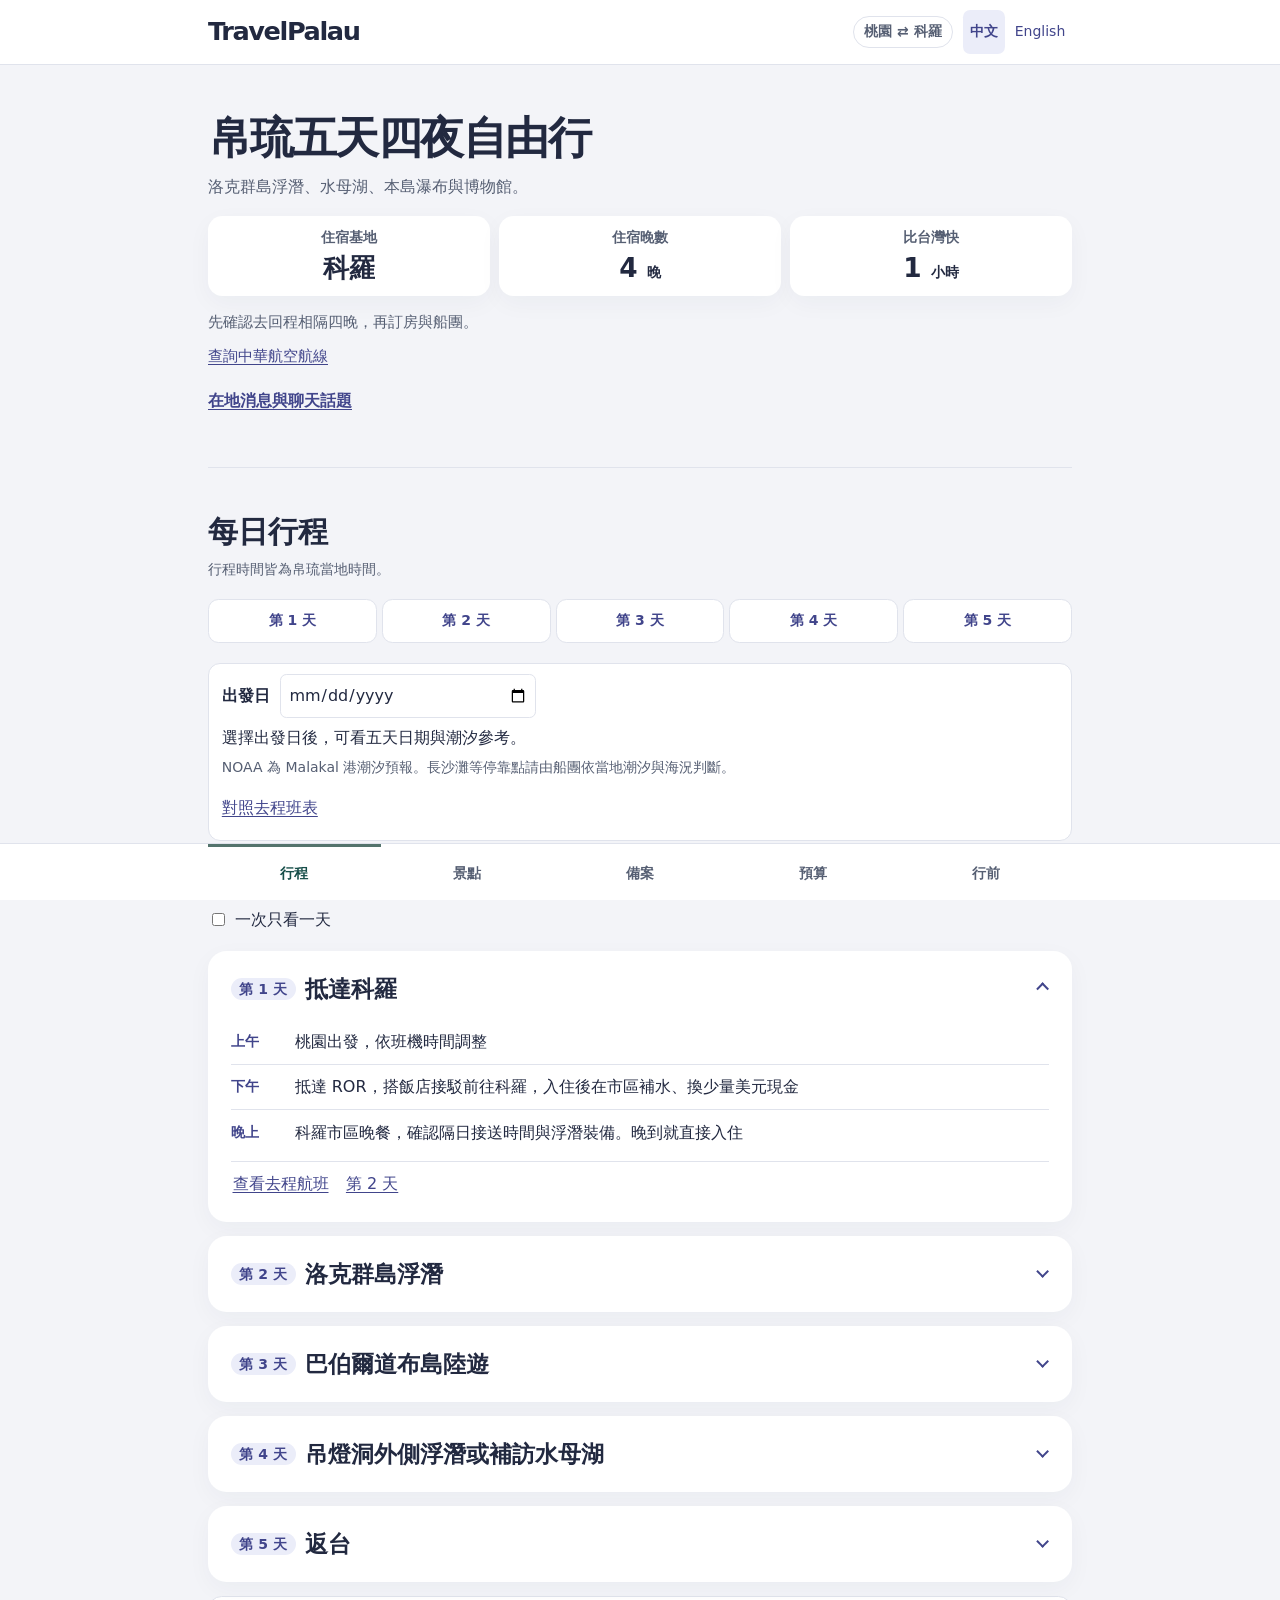
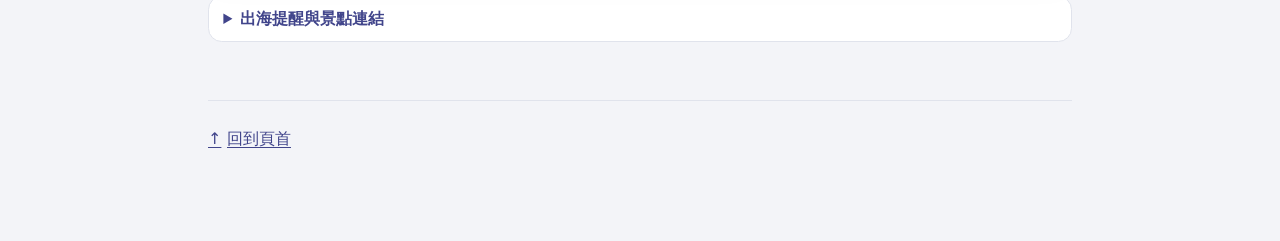
==== index.html @ e4a72ded "Clarify Palau connectivity and cash expectations" ====
<!doctype html>
<html lang="zh-Hant">
<head>
<meta charset="utf-8">
<meta name="viewport" content="width=device-width, initial-scale=1, viewport-fit=cover">
<meta name="description" content="帛琉五天四夜自由行，包含科羅、洛克群島浮潛、瀑布和紅樹林，以及預算和入境準備。">
<title>帛琉五天四夜自由行</title>
<link rel="canonical" href="https://nibbles724bot.github.io/TravelPalau/index.html">
<link rel="alternate" hreflang="zh-Hant" href="https://nibbles724bot.github.io/TravelPalau/index.html">
<link rel="alternate" hreflang="en" href="https://nibbles724bot.github.io/TravelPalau/en.html">
<link rel="alternate" hreflang="x-default" href="https://nibbles724bot.github.io/TravelPalau/">
<meta property="og:title" content="帛琉五天四夜自由行">
<meta property="og:description" content="帛琉五天四夜自由行，包含科羅、洛克群島浮潛、瀑布和紅樹林，以及預算和入境準備。">
<meta property="og:locale" content="zh_TW">
<meta property="og:url" content="https://nibbles724bot.github.io/TravelPalau/index.html">
<meta property="og:type" content="website">
<meta property="og:image" content="https://nibbles724bot.github.io/TravelPalau/assets/palau-preview.jpg">
<meta property="og:image:width" content="1200">
<meta property="og:image:height" content="630">
<meta property="og:image:alt" content="帛琉洛克群島空拍">
<meta name="twitter:card" content="summary_large_image">
<meta name="theme-color" content="#f3f4f8">
<script src="language.js?v=travel-access"></script>
<link rel="stylesheet" href="styles.css?v=trip-mobile">
<script src="navigation.js?v=trip-mobile" defer></script>
</head>
<body id="top">
<a class="skip" href="#main-content">跳到目前內容</a>
<header class="site-header">
  <div class="wrap">
    <div class="masthead">
      <a class="brand" href="#top">TravelPalau</a>
      <div class="header-tools"><span class="route">桃園 ⇄ 科羅</span>
        <nav class="language-switch" aria-label="網站語言">
          <a href="index.html" lang="zh-Hant" hreflang="zh-Hant" aria-current="page">中文</a>
          <a href="en.html" lang="en" hreflang="en">English</a>
        </nav>
      </div>
    </div>
  </div>
</header>
<main class="wrap" id="main-content" tabindex="-1">
  <section class="overview" aria-labelledby="trip-title">
    <h1 id="trip-title">帛琉五天四夜自由行</h1>
    <p class="intro">洛克群島浮潛、水母湖、本島瀑布與博物館。</p>
    <dl class="trip-facts">
      <div><dt>住宿基地</dt><dd>科羅</dd></div>
      <div><dt>住宿晚數</dt><dd>4 <small>晚</small></dd></div>
      <div><dt>比台灣快</dt><dd>1 <small>小時</small></dd></div>
    </dl>
    <p class="flight-note">先確認去回程相隔四晚，再訂房與船團。 <a href="https://flights.china-airlines.com/en-tw/flights-from-taipei-to-koror-palau">查詢中華航空航線</a></p>
    <a class="community-shortcut" href="#community-news">在地消息與聊天話題</a>
  </section>
<section id="itinerary" aria-labelledby="itinerary-title">
<h2 id="itinerary-title">每日行程</h2>
<p class="itinerary-time">行程時間皆為帛琉當地時間。</p>
<nav class="jump" aria-label="按天前往"><a href="#day-1">第 1 天</a><a href="#day-2">第 2 天</a><a href="#day-3">第 3 天</a><a href="#day-4">第 4 天</a><a href="#day-5">第 5 天</a></nav>
<div class="departure-plan" hidden>
  <label for="departure-date">出發日</label>
  <input id="departure-date" type="date" autocomplete="off" min="2000-01-01" max="2099-12-27" aria-describedby="departure-status">
  <p id="departure-status" role="status"></p>
  <button type="button" id="clear-departure" hidden>清除出發日</button>
  <small class="tide-disclaimer">NOAA 為 Malakal 港潮汐預報。長沙灘等停靠點請由船團依當地潮汐與海況判斷。</small>
  <a href="#direct-flights">對照去程班表</a>
</div>
<div class="itinerary-controls" hidden>
  <div class="schedule-actions" role="group" aria-label="每日行程展開控制" hidden>
    <button type="button" data-schedule-open="true" aria-controls="day-list">展開五天</button>
    <button type="button" data-schedule-open="false" aria-controls="day-list">收起五天</button>
  </div>
  <label><input type="checkbox" id="single-day" autocomplete="off" aria-controls="day-list" aria-describedby="day-view-status"> 一次只看一天</label>
  <output id="day-view-status" aria-live="polite"></output>
</div>
<div class="days" id="day-list"><article id="day-1" aria-labelledby="day-1-label day-1-title">
<details class="day-schedule" open><summary class="day-heading"><h3><span class="day" id="day-1-label">第 1 天</span><span id="day-1-title">抵達科羅</span><time class="day-date" data-day-offset="0" hidden></time></h3></summary>
<dl><div><dt>上午</dt><dd>桃園出發，依班機時間調整</dd></div><div><dt>下午</dt><dd>抵達 ROR，搭飯店接駁前往科羅，入住後在市區補水、換少量美元現金</dd></div><div><dt>晚上</dt><dd>科羅市區晚餐，確認隔日接送時間與浮潛裝備。晚到就直接入住</dd></div></dl>
<nav class="day-actions" aria-label="第 1 天相關連結"><a href="#direct-flights">查看去程航班</a><a href="#day-2">第 2 天</a></nav>
</details>
</article>
<article id="day-2" aria-labelledby="day-2-label day-2-title">
<details class="day-schedule"><summary class="day-heading"><h3><span class="day" id="day-2-label">第 2 天</span><span id="day-2-title">洛克群島浮潛</span><time class="day-date" data-day-offset="1" hidden></time></h3></summary>
<dl><div><dt>上午</dt><dd>約 <time datetime="08:00">08:00</time>–<time datetime="09:00">09:00</time> 由科羅出發，搭快艇進洛克群島南潟湖。優先停靠黃金水母湖（Ongeim’l Tketau）。出發前向船團確認是否封閉，並取得含水母湖的許可，再依時間與海況安排牛奶湖和一處適合初學者的淺礁</dd></div><div><dt>下午</dt><dd>午餐後依潮汐安排長沙灘或第二處浮潛點，約 <time datetime="16:00">16:00</time>–<time datetime="17:00">17:00</time> 回科羅</dd></div><div><dt>晚上</dt><dd>市區晚餐，休息</dd></div></dl>
<nav class="day-actions" aria-label="第 2 天相關連結"><a href="#jellyfish-lake">水母湖景點</a><a data-tide-day="2" href="https://tidesandcurrents.noaa.gov/noaatidepredictions.html?id=1841367">潮汐參考</a><a href="#sights-map">景點地圖</a><a href="#day-1">第 1 天</a><a href="#alternatives">出海備案</a><a href="#day-3">第 3 天</a></nav>
</details>
</article>
<article id="day-3" aria-labelledby="day-3-label day-3-title">
<details class="day-schedule"><summary class="day-heading"><h3><span class="day" id="day-3-label">第 3 天</span><span id="day-3-title">巴伯爾道布島陸遊</span><time class="day-date" data-day-offset="2" hidden></time></h3></summary>
<dl><div><dt>上午</dt><dd>約 <time datetime="09:00">09:00</time> 包車出發，前往恩加德馬烏瀑布（Ngardmau Waterfall），預留約 2–3 小時步行、休息與折返</dd></div><div><dt>下午</dt><dd>午餐後回科羅自由活動。若瀑布步道因大雨關閉，可改逛科羅博物館。</dd></div><div><dt>晚上</dt><dd>市區晚餐，確認隔日風浪與出團狀態</dd></div></dl>
<nav class="day-actions" aria-label="第 3 天相關連結"><a href="#sights-day-3">第 3 天景點說明</a><a href="#day-2">第 2 天</a><a href="#day-4">第 4 天</a></nav>
</details>
</article>
<article id="day-4" aria-labelledby="day-4-label day-4-title">
<details class="day-schedule"><summary class="day-heading"><h3><span class="day" id="day-4-label">第 4 天</span><span id="day-4-title">吊燈洞外側浮潛或補訪水母湖</span><time class="day-date" data-day-offset="3" hidden></time></h3></summary>
<dl><div><dt>上午</dt><dd>若第 2 天沒去成水母湖，優先補訪，出發前向船團確認是否封閉。已去過的話，請業者評估吊燈洞洞口外側是否適合浮潛；只在導遊確認的開放水域活動。</dd></div><div><dt>下午</dt><dd>有空就到 Etpison Museum 看傳統舟具、錢幣與木雕。若水母湖補訪占全天，博物館改到第 1 或第 5 天的空檔。</dd></div><div><dt>晚上</dt><dd>整理行李，確認隔日機場接送</dd></div></dl>
<nav class="day-actions" aria-label="第 4 天相關連結"><a data-tide-day="4" href="https://tidesandcurrents.noaa.gov/noaatidepredictions.html?id=1841367">潮汐參考</a><a href="#sights-day-4">第 4 天景點說明</a><a href="#day-3">第 3 天</a><a href="#packing">行李清單</a><a href="#day-5">第 5 天</a></nav>
</details>
</article>
<article id="day-5" aria-labelledby="day-5-label day-5-title">
<details class="day-schedule"><summary class="day-heading"><h3><span class="day" id="day-5-label">第 5 天</span><span id="day-5-title">返台</span><time class="day-date" data-day-offset="4" hidden></time></h3></summary>
<dl><div><dt>上午</dt><dd>退房，依航班寄放行李。晚班機可安排 Belau National Museum 或市區午餐</dd></div><div><dt>下午</dt><dd>依航班出發，規劃起飛前約 3 小時抵達機場</dd></div><div><dt>晚上</dt><dd>依實際航班抵達桃園</dd></div></dl>
<nav class="day-actions" aria-label="第 5 天相關連結"><a href="#day-4">第 4 天</a></nav>
</details>
</article>
</div><details class="trip-map itinerary-notes"><summary>出海提醒與景點連結</summary><p>出海時間為規劃用。長沙灘能否登陸取決於潮汐。獨木舟可詢問是否有半日行程、最低成團人數及救生衣尺寸。館方營業日與售票時間建議出發前確認。 <a href="https://pristineparadisepalau.com/knowledge-base/?kbai_article_slug=what-to-know-before-visiting-palaus-rock-islands">洛克群島旅客指南</a> · <a href="https://www.paddlingpalau.net/day-tours.html">獨木舟業者</a> · <a href="https://www.etpisonmuseum.org/">Etpison Museum</a> · <a href="https://palaunationalmuseum.pw/">Belau National Museum</a></p></details></section>
<section id="sights" aria-labelledby="sights-title">
<h2 id="sights-title">景點導覽</h2>
<nav class="booking-links sights-links" aria-label="景點快速跳轉"><a href="#sights-map">地圖</a><a href="#community-news">在地消息</a><a href="#sights-day-3">第 3 天</a><a href="#sights-day-4">第 4 天</a><a href="#top-sights">十大景點</a></nav>
<details class="trip-map" id="sights-map">
  <summary>帛琉景點地圖</summary>
  <figure>
    <a href="palau-map.png" target="_blank" rel="noopener" aria-label="在新分頁開啟帛琉景點原圖">
      <img src="palau-map.png" loading="lazy" width="696" height="804" alt="帛琉景點示意圖。北島在北側，科羅與機場位於中部，洛克群島及浮潛點在科羅西南方，貝里琉與安格島在南端。">
    </a>
    <figcaption>點選圖片，在新分頁開啟原圖放大查看。</figcaption>
  </figure>
</details>

<details class="trip-map community-guide" id="community-news">
  <summary>風土民情與近期消息</summary>
  <p class="community-intro">2026 年 11 月的在地消息，附拜訪時可用的聊天開場。</p>
  <div class="community-stories">
    <article>
      <time datetime="2026-11-17">11 月 17 日</time>
      <h3>帛琉與台灣交流傳統航海</h3>
      <p>密克羅尼西亞航海學會、帛琉社區學院與台灣海洋教育團隊簽署合作備忘錄，聚焦傳統導航教育與文化交流，合作自 12 月 1 日起生效。</p>
      <div class="conversation"><strong>聊天開場</strong><p>如果想在科羅認識傳統航海文化，你會推薦從哪裡開始？</p><p lang="en">Where would you recommend learning about traditional navigation in Koror?</p></div>
      <a href="https://islandtimes.org/a-partnership-rooted-in-shared-ocean-heritage/">Island Times</a>
    </article>
    <article>
      <time datetime="2026-11-16">11 月 16 日</time>
      <h3>Ngaraard 社區辦料理課</h3>
      <p>Peace Winds 在 Ngaraard 州政府大樓舉辦料理課，邀請大使館廚師示範，並安排友誼料理比賽。</p>
      <div class="conversation"><strong>聊天開場</strong><p>第一次來帛琉，你會推薦我先試哪一道在地料理？</p><p lang="en">What local dish would you recommend to someone visiting Palau for the first time?</p></div>
      <a href="https://pristineparadisepalau.com/events/ngaraard-cooking-class/">帛琉觀光局</a>
    </article>
    <article>
      <h3>帛琉國旗：海上的月亮</h3>
      <p>淺藍色象徵太平洋，略偏左的金色圓形代表滿月。帛琉政府還提到滿月與捕魚、種植及收穫的傳統連結。</p>
      <div class="conversation"><strong>聊天開場</strong><p lang="en">What does the moon on Palau’s flag mean to you?</p></div>
      <a href="https://www.palaugov.pw/about-palau/flag/">帛琉政府國旗介紹</a>
    </article>
  </div>
</details>
<details class="trip-map day-spot-guide" id="sights-day-3">
  <summary>第 3 天景點說明</summary>
  <div class="day-spot-list">
    <div><img class="sight-thumb" src="assets/ngardmau-waterfall.webp" width="115" height="87" alt="天使瀑布沿岩壁落下"><div class="spot-copy"><h3>恩加德馬烏瀑布（天使瀑布）</h3><p>沿森林步道走到北島瀑布。行程已預留來回健行與休息時間，大雨過後請先確認步道是否開放。</p><a href="https://pristineparadisepalau.com/beyond-the-dive/">帛琉觀光局</a> · <a href="https://www.google.com/maps/search/?api=1&amp;query=Ngardmau%20Waterfall%20Palau">Google Maps</a></div></div>
  </div>
</details>
<details class="trip-map day-spot-guide" id="sights-day-4">
  <summary>第 4 天景點說明</summary>
  <div class="day-spot-list">
    <div><figure class="spot-photo"><img src="assets/chandelier-cave.jpg" width="540" height="720" alt="吊燈洞內部的石灰岩鐘乳石"><figcaption><a href="https://commons.wikimedia.org/wiki/File:Chandelier_cave_chamber_(4590695436).jpg">Lakshmi Sawitri</a> · <a href="https://creativecommons.org/licenses/by/2.0/">CC BY 2.0</a></figcaption></figure><div class="spot-copy"><h3>吊燈洞 Chandelier Cave</h3><p>洞內是水肺潛點。這份行程只考慮由導遊確認的洞口外側開放水域浮潛；照片為洞內景觀。</p><a href="https://www.google.com/maps/search/?api=1&amp;query=Chandelier%20Cave%20Koror%20Palau">Google Maps</a> · <a href="https://www.padi.com/dive-site/palau/chandelier-cave/">PADI</a></div></div>
    <div><figure class="spot-photo"><img src="assets/etpison-museum.jpg" width="720" height="480" alt="科羅 Etpison Museum 外觀"><figcaption><a href="https://commons.wikimedia.org/wiki/File:Etpison_museum_and_gallery,_Koror,_Palau.jpg">LuxTonnerre</a> · <a href="https://creativecommons.org/licenses/by/2.0/">CC BY 2.0</a></figcaption></figure><div class="spot-copy"><h3>Etpison Museum</h3><p>可留意帛琉的傳統錢幣、帛琉與雅浦島的舟具，以及用木雕呈現在地故事的故事板。</p><a href="https://www.etpisonmuseum.org/about-us/">館藏介紹</a> · <a href="https://www.google.com/maps/search/?api=1&amp;query=Etpison%20Museum%20Koror%20Palau">Google Maps</a></div></div>
  </div>
</details>
<details class="trip-map travel-reference" id="snorkel-spots">
  <summary>浮潛看點：鯊魚城到水母湖</summary>
  <ul><li><h4>鯊魚城</h4><p>在水面觀察礁鯊。選擇不餵食或引誘野生動物的行程，與鯊魚保持距離。 <a href="https://www.google.com/maps/search/?api=1&amp;query=Shark%20City%20snorkeling%20Palau">Google Maps</a></p></li><li><h4>干貝城</h4><p>在淺水觀察大型硨磲貝與外套膜的色彩，手腳與蛙鞋都保持距離。 <a href="https://www.google.com/maps/search/?api=1&amp;query=Giant%20Clam%20City%20Palau">Google Maps</a></p></li><li><h4>大斷層</h4><p>珊瑚礁邊緣陡降入深水，沿礁可觀察熱帶魚，偶爾也會遇到海龜。請導遊依流況評估浮潛區。 <a href="https://www.google.com/maps/search/?api=1&amp;query=Big%20Drop%20Off%20Ngemelis%20Palau">Google Maps</a></p></li><li><h4>牛奶湖</h4><p>乳白藍綠的水色來自細白泥。依導遊及現場規定活動。 <a href="https://www.google.com/maps/search/?api=1&amp;query=Milky%20Way%20lagoon%20Palau">Google Maps</a></p></li><li><h4>黃金水母湖</h4><p>先辦水母湖許可，再確認當天是否封閉。晴天時黃金水母常上午往東、午後往西，分布隨日照而變，由導遊帶往適合觀察的位置。依現場規定穿蛙鞋，放慢踢水、保持距離，避免觸碰水母。 <a href="https://www.google.com/maps/search/?api=1&amp;query=Jellyfish%20Lake%20Ongeiml%20Tketau%20Palau">Google Maps</a></p></li></ul>
  <p><a href="https://coralreefpalau.org/research/marine-lakes/jellyfish-lake/">黃金水母與日照</a> · <a href="https://www.kororstategov.com/tourist.html">科羅州訪客資訊</a></p>
</details>
<details class="trip-map travel-reference" id="dive-sites">
  <summary>水肺潛點與課程</summary>
  <ul>
    <li><h4>Blue Corner 藍角</h4><p>著名的外礁角，常見強流與成群魚類。 <a href="https://www.google.com/maps/search/?api=1&amp;query=Blue%20Corner%20dive%20site%20Palau">Google Maps</a></p></li>
    <li><h4>Blue Holes 藍洞</h4><p>礁盤開口通向水下洞室，以光束和地形著名。洞室要由合資格的水肺導遊評估。 <a href="https://www.google.com/maps/search/?api=1&amp;query=Blue%20Holes%20dive%20site%20Palau">Google Maps</a></p></li>
    <li><h4>Big Drop Off 大斷層</h4><p>以珊瑚礁壁聞名，入水點依海況與活動類型決定。 <a href="https://www.google.com/maps/search/?api=1&amp;query=Big%20Drop%20Off%20Ngemelis%20Palau">Google Maps</a></p></li>
  </ul>
  <p>一般水肺團出海前會查驗 Open Water 或同等證照。未持證就安排浮潛；想試水肺可另向教練詢問體驗潛水。藍角、藍洞和大斷層是否適合，請由業者依證照、經驗和當天海況判斷。</p><p>Open Water 通常約 3–4 天；USD 550 只作初步抓預算，有些課程更高，應請業者報價。完成訓練與評核後才核發證照。另問船潛與許可費、氣瓶、配重、午餐、裝備和 Nitrox 是否包含。</p>
  <p><a href="https://www.splash-palau.com/en/divetour/diving-point/">當地潛點資料</a> · <a href="https://www.samstours.com/padi-courses">課程天數參考</a> · <a href="https://www.splash-palau.com/en/divetour/pricelist.html">潛水費用項目</a></p>
</details>
<details class="trip-map travel-reference" id="carp-island">
  <summary>星象島 Carp Island 過夜</summary>
  <p>星象島又稱南十字星島。科羅搭快艇約一小時，依船型與海況而異。若想觀星，可考慮住一晚，先確認島上住宿、往返船班、晚餐和回程銜接；夜空能見度視雲量與月相。記得帶防蚊液。</p>
  <p><a href="https://www.google.com/maps/search/?api=1&amp;query=Carp%20Island%20Resort%20Palau">Google Maps</a> · <a href="https://www.pktravel.com.tw/products/group/mold-detail/ROR052609CID">星象島旅遊資料</a></p>
</details>
<details class="trip-map sights-guide" id="top-sights" open>
  <summary>帛琉十大必玩景點</summary>
  <div class="sight-tools" hidden>
    <label for="sight-query">搜尋景點</label>
    <input type="search" id="sight-query" aria-describedby="sight-count" placeholder="例如 浮潛、Kayangel" autocomplete="off" enterkeyhint="search" aria-controls="sight-results">
    <label class="sight-filter"><input type="checkbox" id="sights-on-trip" aria-controls="sight-results">只看有行程連結</label>
    <label class="sight-filter"><input type="checkbox" id="sights-saved" aria-controls="sight-results">只看已收藏</label>
    <p id="sight-count" role="status" aria-atomic="true"></p>
    <button type="button" id="clear-sight-query" aria-controls="sight-results" hidden>清除搜尋與篩選</button>
  </div>
  <ol id="sight-results" aria-label="景點搜尋結果">
    <li value="1" id="rock-islands">
      <img class="sight-thumb" src="assets/rock-islands.webp" width="115" height="87" alt="海面上散布著翠綠的洛克群島" decoding="async">
      <div class="sight-copy"><h3>洛克群島 <span lang="en">Rock Islands</span></h3><p>翡翠色島嶼與深淺交錯的藍海，是帛琉代表性的景觀，也是世界自然與文化雙重遺產。</p><a href="#day-2">第 2 天行程</a><a href="https://www.google.com/maps/search/?api=1&amp;query=Rock%20Islands%20Southern%20Lagoon%20Palau">Google Maps</a></div>
    </li>
    <li value="2" id="scenic-flight">
      <img class="sight-thumb" src="assets/scenic-flight.webp" width="115" height="87" alt="透過小飛機窗戶俯瞰群島" decoding="async">
      <div class="sight-copy"><h3>小飛機空中環島</h3><p>搭小型飛機俯瞰七十群島。可詢問約 40–60 分鐘的觀景航程。</p><a href="https://www.google.com/maps/search/?api=1&amp;query=Palau%20International%20Airport%20scenic%20flights">Google Maps（機場區域）</a></div>
    </li>
    <li value="3" id="milky-way">
      <img class="sight-thumb" src="assets/milky-way.webp" width="115" height="87" alt="牛奶湖的淺藍綠色水域" decoding="async">
      <div class="sight-copy"><h3>牛奶湖 <span lang="en">Milky Way</span></h3><p>乳白與藍綠色交錯的潟湖，湖底有天然白色石灰泥。</p><a href="#day-2">第 2 天行程</a><a href="https://www.google.com/maps/search/?api=1&amp;query=Milky%20Way%20lagoon%20Palau">Google Maps</a></div>
    </li>
    <li value="4" id="jellyfish-lake">
      <img class="sight-thumb" src="assets/jellyfish-lake.webp" width="115" height="87" alt="水中聚集的黃金水母" decoding="async">
      <div class="sight-copy"><h3>黃金水母湖 <span lang="en">Jellyfish Lake</span></h3><p>有機會與黃金水母一同浮潛。出發前請確認湖區開放與近期水母狀況。</p><a href="#day-2">第 2 天必訪</a><a href="https://www.google.com/maps/search/?api=1&amp;query=Jellyfish%20Lake%20Ongeiml%20Tketau%20Palau">Google Maps</a></div>
    </li>
    <li value="5" id="long-beach">
      <img class="sight-thumb" src="assets/long-beach.webp" width="115" height="87" alt="藍綠色海面上的白色沙洲" decoding="async">
      <div class="sight-copy"><h3>長灘島 <span lang="en">Long Beach</span></h3><p>退潮時露出的白色沙洲，適合拍攝海島風景。能否登陸視潮汐而定。</p><a href="#day-2">第 2 天視潮汐</a><a href="https://www.google.com/maps/search/?api=1&amp;query=Long%20Beach%20sandbar%20Palau">Google Maps</a></div>
    </li>
    <li value="6" id="big-drop-off">
      <img class="sight-thumb" src="assets/big-drop-off.webp" width="115" height="87" alt="潛水者游過珊瑚礁壁" decoding="async">
      <div class="sight-copy"><h3>海底大斷層 <span lang="en">Big Drop Off</span></h3><p>淺水珊瑚礁旁是陡降至深藍海域的礁壁，可依海況詢問適合的導覽。</p><a href="https://www.google.com/maps/search/?api=1&amp;query=Big%20Drop%20Off%20Ngemelis%20Palau">Google Maps</a></div>
    </li>
    <li value="7" id="german-channel">
      <img class="sight-thumb" src="assets/german-channel.webp" width="115" height="87" alt="鬼蝠魟在潛水者上方游過" decoding="async">
      <div class="sight-copy"><h3>德國水道 <span lang="en">German Channel</span></h3><p>知名魟魚觀賞區，有機會遇見大型鬼蝠魟，適合有經驗的潛水者。</p><a href="https://www.google.com/maps/search/?api=1&amp;query=German%20Channel%20Palau">Google Maps</a></div>
    </li>
    <li value="8" id="kayangel">
      <img class="sight-thumb" src="assets/kayangel.webp" width="115" height="87" alt="從空中俯瞰卡揚島環礁" decoding="async">
      <div class="sight-copy"><h3>卡揚島 <span lang="en">Kayangel</span></h3><p>帛琉北方人煙稀少的環礁，適合看原始自然景觀。船程須視海況安排。</p><a href="https://www.google.com/maps/search/?api=1&amp;query=Kayangel%20Atoll%20Palau">Google Maps</a></div>
    </li>
    <li value="9" id="nikko-bay">
      <img class="sight-thumb" src="assets/nikko-bay.webp" width="115" height="87" alt="黃色獨木舟朝石灰岩小島前進" decoding="async">
      <div class="sight-copy"><h3>Nikko Bay 獨木舟</h3><p>划過石灰岩島嶼、紅樹林與寧靜潟湖，可向業者指定詢問 Nikko Bay 路線。</p><a href="https://www.google.com/maps/search/?api=1&amp;query=Nikko%20Bay%20Koror%20Palau">Google Maps</a></div>
    </li>
    <li value="10" id="ngardmau-waterfall">
      <img class="sight-thumb" src="assets/ngardmau-waterfall.webp" width="115" height="87" alt="水流沿天使瀑布的岩壁落下" decoding="async">
      <div class="sight-copy"><h3>天使瀑布 <span lang="en">Ngardmau Waterfall</span></h3><p>沿熱帶森林步道走到瀑布，體驗帛琉本島的山林景色。</p><a href="#day-3">第 3 天行程</a><a href="https://www.google.com/maps/search/?api=1&amp;query=Ngardmau%20Waterfall%20Palau">Google Maps</a></div>
    </li>
  </ol>
</details>
</section>
<section id="alternatives" aria-labelledby="alternatives-title">
  <h2 id="alternatives-title">海況備案與門票</h2>
  <div class="backup-grid">
    <article class="backup-plan">
      <h3>第 2 天停航怎麼辦？</h3>
      <p>先請船團確認能否改到第 3 或第 4 天。</p>
      <dl class="backup-options">
        <div><dt>改第 3 天</dt><dd>把<a href="#day-3">陸遊</a>和洛克群島行程對調。</dd></div>
        <div><dt>改第 4 天</dt><dd>把水母湖優先排到<a href="#day-4">第 4 天</a>，請船團確認當天是否開放。</dd></div>
        <div><dt>仍無法出海</dt><dd>改逛科羅雙館，在市區吃午餐，再回住宿休息。</dd></div>
      </dl>
    </article>
    <article>
      <h3>洛克群島許可</h3>
      <dl class="permit-prices">
        <div><dt>一般許可</dt><dd>USD 50</dd></div>
        <div><dt>含水母湖</dt><dd>USD 100</dd></div>
      </dl>
      <p>以上為每位成人的預算。本行程以含水母湖的 USD 100 許可估算。含水母湖的許可也涵蓋其他指定觀光區。訂團前請確認費用、效期、第 4 天能否沿用，以及團費是否已包含許可。</p>
      <a href="https://kororstategov.com/pdf/Fact%20Sheet_2.15.13.pdf">科羅州政府許可說明</a>
    </article>
    <article>
      <h3>水母湖是優先停靠站</h3>
      <p>預訂明確包含水母湖的第 2 天船團，並辦理含水母湖的許可。付款前及出發前都請船團確認是否封閉。水母監測可用來看族群狀況；入湖開放依科羅州與船團現場公告。若暫停入湖，優先請業者協助改到第 3 或第 4 天。 <a href="https://coralreefpalau.org/research/marine-lakes/jellyfish-lake-conditions-and-forecast/">湖況與水母監測</a></p>
    </article>
    <article>
      <h3>浮潛與步道注意事項</h3>
      <p>浮潛時穿救生衣、跟隨導遊，依能力選擇水域。穿防磨衣遮陽，避免踩踏珊瑚。</p>
      <p>瀑布步道穿止滑鞋，水位上升或步道封閉時就折返。</p>
      <a href="https://pristineparadisepalau.com/knowledge-base/?kbai_article_slug=palau-conservation-laws-visitors-should-know-2">帛琉觀光局保育規範</a>
    </article>
  </div>
</section>
<section id="budget" aria-labelledby="budget-title">
  <h2 id="budget-title">每人預算</h2>
  <div class="budget-total">
    <strong>NT$36,000–57,000</strong>
    <span>五天四夜，含往返機票</span>
    <span class="fee-qualifier"><strong>環境費</strong> 機票未含時，另加 USD 100（約 NT$3,200）。</span>
  </div>
  <div class="budget-heading">
    <h3>費用明細</h3>
    <p>試算匯率 US$1 ≈ NT$32</p>
  </div>
  <div class="budget-ledger">
  <dl class="budget-grid">
    <div><dt>往返機票 <small>桃園－科羅經濟艙</small></dt><dd><strong>NT$16,000–24,000</strong></dd></div>
    <div><dt>科羅住宿 <small>四晚，雙人同房、每人分攤</small></dt><dd><strong>約 NT$5,760–9,600</strong><small>USD 180–300</small></dd></div>
    <div><dt>海上活動 <small>快艇與浮潛導覽</small></dt><dd><strong>約 NT$5,760–9,600</strong><small>USD 180–300</small></dd></div>
    <div><dt>當地交通 <small>機場接駁、陸遊包車</small></dt><dd><strong>約 NT$2,240–4,160</strong><small>USD 70–130</small></dd></div>
    <div><dt>餐飲</dt><dd><strong>約 NT$2,880–4,800</strong><small>USD 90–150</small></dd></div>
    <div><dt>許可與門票 <small>洛克群島、步道、博物館</small></dt><dd><strong>約 NT$3,200–4,480</strong><small>USD 100–140</small></dd></div>
  </dl>
  <dl class="budget-subtotal"><div><dt>當地費用小計</dt><dd><strong>約 NT$19,840–32,640</strong><small>USD 620–1,020</small></dd></div></dl>
  </div>
  <div class="budget-footnote">
    <h3>環境費</h3>
    <p>USD 100（約 NT$3,200）。購票時確認票價是否已包含。 <a href="https://bcbp.pw/?page_id=165">帛琉移民機關</a></p>
  </div>
</section>
<section id="booking" aria-labelledby="booking-title"><h2 id="booking-title">訂位與出發前準備</h2>
<nav class="booking-links" aria-label="行前快速跳轉">
  <a href="#direct-flights">直飛航班</a>
  <a href="#december-travel">12 月概況</a>
  <a href="#reservations">訂位與入境</a>
  <a href="#packing">行李清單</a>
  <a href="#travel-essentials">實用須知</a>
  <a href="#tour-contacts">業者聯絡</a>
  <a href="#emergency">緊急聯絡</a>
</nav>
<div class="offline-tools" role="group" aria-label="離線行程" hidden>
  <button type="button" id="prepare-offline" aria-describedby="offline-state">儲存離線行程</button>
  <p id="offline-state" role="status"></p>
</div>
<details class="trip-map travel-reference" id="travel-essentials"><summary>實用須知</summary>
<p>帛琉的網路整體普通偏弱。觀光區普遍可刷信用卡，但仍要準備小額美元現金。</p>
<ul><li><h4 id="sunscreen-rules">防曬禁令</h4><p>帛琉禁止攜入或使用含違禁成分的防曬。依官方清單核對成分，可選氧化鋅或二氧化鈦為主要防曬成分的合規產品，多帶一罐備用。 <a href="https://www.palaugov.pw/wp-content/uploads/2020/03/Sunscreen-Regulations-2020.pdf">帛琉防曬規範</a></p></li>
<li><h4 id="entry-pledge">Palau Pledge</h4><p>入境時在護照上簽署承諾，尊重帛琉的生態、文化與社區。 <a href="https://palaupledge.com/">承諾內容</a></p></li>
<li id="emergency"><h4>緊急電話與醫療</h4><p>當地緊急電話 <a href="tel:911">911</a>。Belau National Hospital 位於科羅的 Meyuns，急診 <a href="tel:+6804882558">+680 488 2558</a>。嚴重傷病可能需要轉送。 <a href="https://www.palaugov.pw/phone-numbers/">政府電話簿</a> · <a href="https://www.google.com/maps/search/?api=1&amp;query=Belau%20National%20Hospital%20Meyuns%20Palau">醫院地圖</a></p></li>
<li><h4 id="mobile-data">上網、eSIM 與 SIM</h4><p>PNCC 是帛琉主要電信業者之一。科羅和 Airai 的行動網路相對較好，離島和船上訊號不穩。辦公前先詢問飯店 Wi‑Fi；PNCC 科羅門市可辦預付 eSIM，科羅與 Airai 門市有實體 SIM。出海前下載地圖、入境 QR Code 和訂位資料。 <a href="https://www.pnccpalau.com/visitors">PNCC 旅客方案與門市</a></p></li>
<li><h4>插座與電壓</h4><p>帛琉是美規 Type A／B、120 V／60 Hz。相同插型且標示 100–240 V 的台灣手機、筆電充電器通常可直接使用；只標 110 V 的電器先確認相容性。 <a href="https://www.palauconsulate.be/index.php/en/about-palau">帛琉領事館資料</a></p></li>
<li><h4>信用卡與美元</h4><p>飯店和多數觀光商家可刷主要信用卡。小店可能只收現金，請備小額美元，並先問船團是否可刷卡及有無手續費。 <a href="https://travel.gc.ca/destinations/palau">加拿大旅遊資訊</a></p></li>
<li><h4>租水底相機</h4><p>可向 Splash 詢問水底相機租借，先確認日期、庫存、防水殼、記憶卡、押金及影像交付方式。 <a href="https://www.splash-palau.com/en/about/splash.html">Splash 租借服務</a></p></li></ul></details>
<details class="trip-map travel-reference" id="tour-contacts"><summary>業者與景點聯絡方式</summary><ul><li><h4>Paddling Palau</h4><p>洛克群島、Nikko Bay 與水母湖船團詢問 <a href="mailto:info@paddlingpalau.net">info@paddlingpalau.net</a> · <a href="https://www.paddlingpalau.net/contact-us.html">官方聯絡資訊</a></p></li><li><h4>Pacific Mission Aviation</h4><p>空中環島，請確認集合點 <a href="https://wa.me/6807752747">WhatsApp +680 775 2747</a> · <a href="https://pmapacific.org/fly/palau-scenic-flights/">官方聯絡資訊</a></p></li><li><h4>Splash Dive Center</h4><p>水肺、體驗潛水、浮潛與水底相機租借詢問 <a href="tel:+6804882600">+680 488 2600 ext. 485</a> · <a href="https://www.splash-palau.com/en/contact/">官方聯絡資訊</a></p></li><li><h4>Etpison Museum</h4><p>館藏、開放時間與團體參觀 <a href="tel:+6804886730">+680 488 6730</a> · <a href="https://www.etpisonmuseum.org/">官方聯絡資訊</a></p></li></ul></details>
<div class="season-guide flight-guide">
  <h3 id="direct-flights">桃園直飛帛琉航班</h3>
  <p>2026 年 11 月，這條直飛航線由中華航空營運，每週約 4 班，飛行時間約 3 小時 45–55 分鐘。</p>
  <p id="flight-date-match" role="status" hidden></p>
  <table aria-labelledby="direct-flights" aria-describedby="flight-time-note">
    <caption class="sr-only">2026 年 11 月去程航班參考</caption>
    <thead><tr><th scope="col">班號／飛行日</th><th scope="col">桃園 TPE 出發</th><th scope="col">帛琉 ROR 抵達</th></tr></thead>
    <tbody>
      <tr data-flight-days="1,4"><th scope="row">CI030 <small>週一、週四</small></th><td><time datetime="09:40">09:40</time></td><td><time datetime="14:35">14:35</time></td></tr>
      <tr data-flight-days="3,6"><th scope="row">CI028 <small>週三、週六</small></th><td><time datetime="12:25">12:25</time></td><td><time datetime="17:10">17:10</time></td></tr>
    </tbody>
  </table>
  <p class="flight-guide-note" id="flight-time-note">出發與抵達皆為當地時間。帛琉比台灣快 1 小時，訂票前請以航空公司顯示的日期與班表為準。</p>
  <a href="https://flights.china-airlines.com/en-tw/flights-from-taipei-to-koror-palau">查詢中華航空實際班表</a>
</div>
<div class="season-guide">
  <h3 id="december-travel">帛琉 12 月旅遊條件</h3>
  <p class="season-period">乾季初期 · 旅遊旺季</p><p class="season-caution">乾季初期，仍可能有陣雨，海況會變動。</p>
  <dl class="season-facts">
    <div><dt>白天氣溫</dt><dd>約 28–31°C</dd></div>
    <div><dt>海水溫度</dt><dd>約 28–29°C</dd></div>
    <div><dt>台灣直飛</dt><dd>約 4 小時</dd></div>
    <div><dt>當地時差</dt><dd>比台灣快 1 小時</dd></div>
    <div><dt>使用貨幣</dt><dd>美元 USD</dd></div>
    <div><dt>當地官方語言</dt><dd>帛琉語、英語</dd></div>
  </dl>
  <dl class="season-ratings">
    <div><dt>浮潛</dt><dd><span aria-hidden="true">★★★★★</span><span class="sr-only">5 顆星</span></dd></div>
    <div><dt>水肺潛水</dt><dd><span aria-hidden="true">★★★★★</span><span class="sr-only">5 顆星</span></dd></div>
    <div><dt>風景攝影</dt><dd><span aria-hidden="true">★★★★★</span><span class="sr-only">5 顆星</span></dd></div>
  </dl>
</div>
<h3 class="booking-heading" id="reservations">訂位與出發清單</h3>
<ol class="reservation-steps"><li><strong>訂機票與四晚住宿。</strong>先確認第 1 天抵達、第 5 天出發，並把航班號與抵達時間交給飯店安排雙程接駁。</li>
<li><strong>訂海上活動與陸遊。</strong>優先鎖定第 2 天船團，再訂第 3 天包車，並確認第 4 天的水母湖補訪或洞口外側浮潛。付款前確認海況取消與改期條款、接送、餐飲、裝備與門票。若需要中文導覽，訂位時確認。</li>
<li><strong>準備入境文件。</strong>以台灣護照為例，出發前核對護照至少還有六個月效期及持有回程機票，並在起飛前 72 小時內依官方指示填寫 Palau Entry Form，保存完成後的 QR Code。其他護照請查對應規定。 <a href="https://bcbp.pw/?page_id=165">帛琉入境規定</a> · <a href="https://www.palautravel.pw/">Palau Entry Form</a></li>
<li><strong>整理裝備。</strong>帶防磨衣、防水袋、止滑鞋、可重複使用的水瓶、美元零鈔，並核對旅遊保險是否涵蓋浮潛與獨木舟。</li>
</ol>
<h3 class="booking-heading" id="packing">行李清單</h3>
<div class="packing-progress" hidden>
  <p id="packing-remaining"></p>
  <label class="packing-filter"><input type="checkbox" id="packing-unpacked" aria-controls="packing-items">只顯示未打包</label>
  <output id="packing-count" aria-live="polite"></output>
  <progress id="packing-meter" aria-describedby="packing-count packing-remaining" aria-label="行李打包進度" value="0"></progress>
  <p id="packing-done" hidden>全部打包完成。</p>
</div>
<div class="packing-list" id="packing-items" role="group" aria-labelledby="packing">
  <fieldset><legend>證件與付款 <small class="packing-group-count" hidden></small></legend>
    <label><input type="checkbox" name="passport"><span>護照 <small class="packing-note">入境帛琉時須至少剩 6 個月效期（台灣護照）</small></span></label>
    <label><input type="checkbox" name="entry-qr"><span>入境表 QR Code（離線截圖）</span></label>
    <label><input type="checkbox" name="bookings"><span>回程機票、住宿與活動訂位資料</span></label>
    <label><input type="checkbox" name="payment"><span>美元小額現金與信用卡</span></label>
  </fieldset>
  <fieldset><legend>浮潛與出海 <small class="packing-group-count" hidden></small></legend>
    <label><input type="checkbox" name="swimwear"><span>泳衣、防磨衣 <small class="packing-note">防磨衣是浮潛時可套在泳衣外的貼身快乾上衣，能減少救生衣摩擦，也能遮陽。</small></span></label>
    <label><input type="checkbox" name="dry-bag"><span>防水袋、手機防水套</span></label>
    <label><input type="checkbox" name="towel"><span>快乾毛巾、替換衣物</span></label>
    <label><input type="checkbox" name="snorkel"><span>面鏡與呼吸管（向船團確認是否提供）</span></label>
    <label><input type="checkbox" name="water-shoes"><span>涉水鞋或包覆式涼鞋</span></label>
  </fieldset>
  <fieldset><legend>瀑布與陸遊 <small class="packing-group-count" hidden></small></legend>
    <label><input type="checkbox" name="trail-shoes"><span>止滑步行鞋、襪子</span></label>
    <label><input type="checkbox" name="rainwear"><span>輕便雨衣</span></label>
    <label><input type="checkbox" name="sun-protection"><span>遮陽帽、太陽眼鏡</span></label>
    <label><input type="checkbox" name="bottle"><span>可重複使用的水瓶</span></label>
  </fieldset>
  <fieldset><legend>日常用品 <small class="packing-group-count" hidden></small></legend>
    <label><input type="checkbox" name="meds"><span>個人常用藥</span></label>
    <label><input type="checkbox" name="electronics"><span>充電線、充電器、行動電源</span></label>
    <label><input type="checkbox" name="clothes"><span>輕便衣物、內衣襪</span></label>
    <label><input type="checkbox" name="toiletries"><span>盥洗用品</span></label>
    <label><input type="checkbox" name="repellent"><span>防蚊液</span></label>
    <label><input type="checkbox" name="reef-sunscreen"><span>珊瑚礁友善防曬，多帶一罐備用</span></label>
    <label><input type="checkbox" name="underwater-camera"><span>確認水底相機租借、庫存和防水殼</span></label>
  </fieldset>
</div>
<p class="packing-help"><a href="#sunscreen-rules">查看防曬成分限制</a></p>
</section>
<footer>
<a id="back-to-top" href="#top"><span aria-hidden="true">↑</span> 回到頁首</a></footer>
</main>
<div class="bottom-bar">
    <nav class="tabs wrap" aria-label="頁面導覽">
      <a href="#itinerary">行程</a>
      <a href="#sights">景點</a>
      <a href="#alternatives">備案</a>
      <a href="#budget">預算</a>
      <a href="#booking">行前</a>
    </nav>
</div>
</body>
</html>
---- styles.css ----
:root {
  color-scheme: light;
  --ink: #222940;
  --muted: #565f73;
  --accent: #41458b;
  --line: #e0e3ec;
  --paper: #f3f4f8;
  --surface: #fff;
  --tint: #ebedf9;
  --shadow: 0 .45rem 1.5rem #26304a0a;
  font: 100%/1.7 system-ui, "PingFang TC", "Noto Sans TC", sans-serif;
  color: var(--ink);
  background: var(--paper);
}

* { box-sizing: border-box; }
body {
  margin: 0;
  padding-bottom: calc(4rem + env(safe-area-inset-bottom, 0px));
}
.wrap { width: min(100% - 2rem, 54rem); margin-inline: auto; }
a { color: var(--accent); text-underline-offset: .2em; }
a:focus-visible { outline: 3px solid #6d60a5; outline-offset: 3px; }
p, li, dd { overflow-wrap: anywhere; }
p { max-width: 40em; margin-block: 0 1rem; }
h1, h2, h3 { text-wrap: balance; }

.skip {
  position: fixed;
  z-index: 2;
  top: .5rem;
  left: .5rem;
  padding: .6rem 1rem;
  background: var(--surface);
  transform: translateY(-160%);
}
.skip:focus { transform: none; }

.site-header { background: var(--surface); border-bottom: 1px solid var(--line); }
.masthead {
  display: flex;
  align-items: center;
  justify-content: space-between;
  gap: .5rem;
  min-height: 4rem;
}
.brand {
  color: var(--ink);
  font-size: clamp(1.25rem, 5vw, 1.6rem);
  font-weight: 850;
  letter-spacing: -.055em;
  text-decoration: none;
}
.route {
  padding: .2rem .65rem;
  border: 1px solid var(--line);
  border-radius: 2rem;
  color: var(--muted);
  font-size: .875rem;
  font-weight: 650;
}
.bottom-bar {
  position: fixed;
  z-index: 1;
  inset: auto 0 0;
  padding-bottom: env(safe-area-inset-bottom, 0px);
  border-top: 1px solid var(--line);
  background: var(--surface);
}
.tabs, .jump { display: grid; }
.tabs { grid-template-columns: repeat(5, minmax(0, 1fr)); }
.tabs a, .jump a {
  display: grid;
  place-items: center;
  min-height: 2.75rem;
  font-size: .875rem;
  font-weight: 700;
  text-align: center;
  text-decoration: none;
}
.tabs a { min-height: 3.5rem; border-top: 3px solid transparent; color: var(--muted); }
.tabs a:hover, .tabs a:focus-visible, .tabs a[aria-current="page"] {
  border-top-color: var(--accent);
  color: var(--ink);
}
[hidden] { display: none !important; }

section { padding-block: clamp(1.5rem, 4vw, 2.75rem); }
section + section { border-top: 1px solid var(--line); }
h1, h2, h3 { margin: 0; line-height: 1.3; }
h1 {
  margin-bottom: .4rem;
  font-size: clamp(1.6rem, 6vw, 2.75rem);
  letter-spacing: -.035em;
}
h2 { margin-bottom: .85rem; font-size: clamp(1.4rem, 4vw, 1.9rem); }
h3 { font-size: clamp(1.2rem, 3vw, 1.45rem); }
.intro, .flight-note { color: var(--muted); }
.flight-note { margin: .85rem 0 0; font-size: .9375rem; }
.flight-note a { display: inline-flex; align-items: center; min-height: 2.75rem; }

.trip-facts {
  display: grid;
  grid-template-columns: repeat(3, minmax(0, 1fr));
  gap: .55rem;
  margin: .75rem 0 0;
}
.trip-facts div {
  padding: .65rem .25rem;
  border-radius: .9rem;
  background: var(--surface);
  box-shadow: var(--shadow);
  text-align: center;
}
.trip-facts dt { color: var(--muted); }
.trip-facts dd { font-size: clamp(1.2rem, 5vw, 1.65rem); font-weight: 800; }
.trip-facts small { font-size: .875rem; }

.jump {
  position: sticky;
  z-index: 1;
  top: 0;
  grid-template-columns: repeat(5, minmax(0, 1fr));
  gap: .3rem;
  margin: -.3rem 0 .75rem;
  padding-block: .5rem;
  background: var(--paper);
}
.jump a {
  border: 1px solid var(--line);
  border-radius: .65rem;
  background: var(--surface);
}
.jump a:hover, .jump a:focus-visible,
.jump a[aria-current="location"] {
  background: var(--accent);
  border-color: var(--accent);
  color: #fff;
}

.days { display: grid; gap: .85rem; }
article {
  scroll-margin-top: 4.25rem;
  padding: .95rem clamp(.9rem, 3vw, 1.35rem);
  border: 1px solid transparent;
  border-radius: 1.15rem;
  background: var(--surface);
  box-shadow: var(--shadow);
}
article:target { border-color: var(--accent); }
.day-heading { display: flex; flex-wrap: wrap; align-items: center; gap: .4rem .7rem; }
.day {
  margin: 0;
  padding: .12rem .55rem;
  border-radius: 2rem;
  color: var(--accent);
  background: var(--tint);
  font-weight: 750;
  font-size: .875rem;
}
dl, dd { margin: 0; }
article dl { margin-top: .5rem; }
article dl div { padding-block: .55rem; }
article dl div + div { border-top: 1px solid var(--line); }
dt { color: var(--accent); font-size: .875rem; font-weight: 750; }
dd { max-width: 40em; }

.note {
  margin: 1rem 0 0;
  padding: .8rem 1rem;
  border-radius: .75rem;
  color: var(--muted);
  background: var(--tint);
}
ul, ol { margin: 0; padding-inline-start: 1.4rem; }
li { max-width: 40em; padding-inline-start: .2rem; }
li + li { margin-top: .95rem; }
li::marker { color: var(--accent); font-weight: 750; }
li strong { display: block; }

footer { padding-block: 1rem; color: var(--muted); border-top: 1px solid var(--line); }
footer p { margin: 0; }
footer a { display: inline-flex; min-height: 2.75rem; align-items: center; }

@media (min-width: 40rem) {
  .wrap { width: min(100% - 3rem, 54rem); }
  article dl div { display: grid; grid-template-columns: 3.25rem 1fr; gap: .75rem; }
  article dt { padding-top: .12rem; }
}

@media (max-width: 22rem) {
  .wrap { width: calc(100% - 1.5rem); }
  .jump { gap: .2rem; }
}

.season-guide h3,
.booking-heading { margin-bottom: .75rem; }
.booking-heading { margin-top: 1.5rem; }

.trip-map {
  margin-bottom: .85rem;
  border: 1px solid var(--line);
  border-radius: .85rem;
  background: var(--surface);
}
.trip-map summary {
  min-height: 2.75rem;
  padding: .55rem .9rem;
  color: var(--accent);
  font-weight: 700;
  cursor: pointer;
}
.trip-map summary:focus-visible { outline: 3px solid var(--accent); outline-offset: 3px; }
.trip-map figure { margin: 0; padding: 0 .75rem .75rem; }
.trip-map figure a { display: block; max-width: 43.5rem; margin-inline: auto; }
.trip-map img { display: block; width: 100%; height: auto; border-radius: .55rem; }
.trip-map figcaption { margin-top: .5rem; color: var(--muted); text-align: center; }

.sights-guide ol { padding: 0 .95rem .55rem 2.55rem; }
.sights-guide li { padding-block: .75rem; }
.sights-guide li + li { margin-top: 0; border-top: 1px solid var(--line); }
.sights-guide h3 { font-size: 1.0625rem; text-wrap: wrap; }
.sights-guide h3 span { color: var(--muted); font-size: .875rem; font-weight: 600; }
.sights-guide p { margin: .3rem 0 0; }
.sights-guide li a { display: inline-flex; align-items: center; min-height: 2.75rem; }

.sights-guide li::after { content: ""; display: block; clear: both; }
@media (min-width: 23rem) {
  .sight-copy { display: flow-root; }
}



.packing-list {
  display: grid;
  gap: .85rem;
}
.packing-list fieldset {
  min-width: 0;
  margin: 0;
  padding: .25rem .85rem .5rem;
  border: 1px solid var(--line);
  border-radius: .75rem;
  background: var(--surface);
}
.packing-list legend { padding-inline: .35rem; color: var(--accent); font-weight: 750; }
.packing-list label {
  display: flex;
  align-items: center;
  gap: .7rem;
  min-height: 2.75rem;
  padding-block: .35rem;
  cursor: pointer;
}
.packing-list label + label { border-top: 1px solid var(--line); }
.packing-list input {
  flex: 0 0 auto;
  width: 1.15rem;
  height: 1.15rem;
  margin: 0;
  accent-color: var(--accent);
}
@media (min-width: 40rem) {
  .packing-list { grid-template-columns: repeat(2, minmax(0, 1fr)); }
}

.packing-note { color: var(--muted); font-size: .875rem; }

.budget-total {
  margin-bottom: 1.4rem;
  padding: .15rem 0 .9rem;
  border-bottom: 2px solid #c5dcd7;
}
.budget-total > strong {
  display: block;
  color: #164e49;
  font-size: clamp(1.7rem, 7vw, 2.65rem);
  font-weight: 780;
  line-height: 1.2;
  letter-spacing: -.045em;
  font-variant-numeric: tabular-nums;
}
.budget-total span {
  display: block;
  margin-top: .35rem;
  color: var(--muted);
  font-size: .9375rem;
}
#budget > h2 { margin-bottom: .55rem; }
.budget-heading {
  display: flex;
  flex-wrap: wrap;
  align-items: baseline;
  justify-content: space-between;
  gap: .15rem .8rem;
  margin-bottom: .55rem;
}
.budget-heading h3 { font-size: 1.0625rem; }
.budget-heading p { margin: 0; color: var(--muted); font-size: .875rem; }
.budget-ledger {
  overflow: hidden;
  border: 1px solid var(--line);
  border-radius: 1rem;
  background: var(--surface);
}
.budget-grid > div,
.budget-subtotal > div {
  display: grid;
  grid-template-columns: minmax(0, 1fr) auto;
  align-items: baseline;
  gap: .5rem;
  padding: .62rem clamp(.75rem, 3vw, 1.2rem);
}
.budget-grid > div + div { border-top: 1px solid var(--line); }
.budget-grid dt, .budget-subtotal dt { font-size: 1rem; color: var(--ink); }
.budget-grid small, .budget-subtotal small {
  display: block;
  margin-top: .1rem;
  color: var(--muted);
  font-size: .875rem;
  font-weight: 400;
  line-height: 1.5;
}
.budget-grid dd, .budget-subtotal dd {
  text-align: right;
  font-variant-numeric: tabular-nums;
}
.budget-grid dd strong, .budget-subtotal dd strong {
  font-size: .9375rem;
  font-weight: 650;
}
.budget-subtotal { border-top: 1px solid #c5dcd7; background: #edf5f3; }
.budget-subtotal dd strong { color: #164e49; font-weight: 750; }
.budget-footnote { margin-top: 1rem; color: var(--muted); font-size: .9375rem; }
.budget-footnote h3 { margin-bottom: .25rem; font-size: 1rem; color: var(--ink); }
.budget-footnote p { margin-bottom: .35rem; }

.backup-grid { display: grid; gap: .85rem; }
.backup-grid article { padding: 1rem clamp(1rem, 3vw, 1.5rem); }
.backup-grid article p { margin: .5rem 0 0; }
.backup-grid article > a {
  display: inline-flex;
  align-items: center;
  min-height: 2.75rem;
  margin-top: .25rem;
}
.backup-grid .backup-plan {
  border-color: #d6e4dd;
  background: #eef6f0;
}
.backup-grid dl { padding: 0; }
.backup-options dt { color: #195d54; }
.permit-prices {
  display: grid;
  grid-template-columns: repeat(2, minmax(0, 1fr));
  gap: .5rem;
}
.backup-grid .permit-prices > div {
  display: block;
  padding: .55rem .65rem;
  border: 0;
  border-radius: .55rem;
  background: var(--tint);
}
.permit-prices dd { font-weight: 750; font-variant-numeric: tabular-nums; }

@media (min-width: 46rem) {
  .backup-grid { grid-template-columns: repeat(2, minmax(0, 1fr)); }
}

body {
  padding-inline: env(safe-area-inset-left, 0px) env(safe-area-inset-right, 0px);
}
.bottom-bar {
  padding-inline: env(safe-area-inset-left, 0px) env(safe-area-inset-right, 0px);
}
.tabs a[aria-current="page"] { background: var(--tint); }
.trip-facts dd { line-height: 1.35; }
.flight-note a { display: flex; width: fit-content; }
.trip-map img { outline-offset: -3px; }
.booking-links {
  display: flex;
  flex-wrap: wrap;
  gap: .4rem;
  margin-bottom: 1rem;
}
.booking-links a {
  display: inline-flex;
  align-items: center;
  min-height: 2.75rem;
  padding-inline: .65rem;
  border: 1px solid var(--line);
  border-radius: .5rem;
  background: var(--surface);
  font-size: .875rem;
  font-weight: 650;
}
.packing-progress {
  display: grid;
  gap: .3rem;
  margin-bottom: .85rem;
  color: var(--muted);
  font-size: .875rem;
  font-weight: 650;
}
.packing-progress progress { width: 100%; height: .65rem; accent-color: var(--accent); }
.packing-note { display: block; }
.packing-list label:has(input:checked) > span { color: var(--accent); }
.packing-list label:focus-within { outline: 2px solid var(--accent); outline-offset: 2px; }
footer a { gap: .35rem; }

@media (max-width: 22rem) {
}

.season-guide {
  padding: clamp(.9rem, 3vw, 1.4rem);
  border: 1px solid var(--line);
  border-radius: 1rem;
  background: var(--surface);
}
.season-guide h3 { margin-bottom: .2rem; }
.season-period { margin-bottom: .8rem; color: #195d54; font-weight: 650; }
.season-facts {
  display: grid;
  grid-template-columns: repeat(2, minmax(0, 1fr));
  gap: .45rem;
}
.season-facts div {
  padding: .5rem .65rem;
  border-radius: .55rem;
  background: var(--paper);
}
.season-facts dd { font-weight: 650; }
.season-ratings {
  display: grid;
  grid-template-columns: repeat(3, minmax(0, 1fr));
  gap: .35rem;
  margin-top: .8rem;
  padding-top: .65rem;
  border-top: 1px solid var(--line);
}
.season-ratings dd { color: #195d54; white-space: nowrap; font-size: .875rem; }
.sr-only {
  position: absolute;
  width: 1px;
  height: 1px;
  overflow: hidden;
  clip-path: inset(50%);
  white-space: nowrap;
}
.reservation-steps {
  padding: 0 1rem 0 2.5rem;
  border: 1px solid var(--line);
  border-radius: .85rem;
  background: var(--surface);
}
.reservation-steps li { max-width: none; padding-block: .65rem; }
.reservation-steps li + li { margin: 0; border-top: 1px solid var(--line); }

@media (min-width: 42rem) {
  .season-facts { grid-template-columns: repeat(5, minmax(0, 1fr)); }
}

/* Programmatically focused reading destinations keep their native text layout. */
:where(main, main h2, main h3, main article, body)[tabindex="-1"]:focus { outline: none; }
.tabs a[aria-current="page"] {
  background: var(--surface);
  border-top-color: #54746d;
  color: #164e49;
}
.itinerary-time { margin: -.45rem 0 .85rem; color: var(--muted); font-size: .875rem; }
.days time { font-weight: 650; font-variant-numeric: tabular-nums; white-space: nowrap; }
.day-actions {
  display: flex;
  flex-wrap: wrap;
  gap: .35rem .85rem;
  margin-top: .35rem;
  border-top: 1px solid var(--line);
}
.day-actions a, .packing-filter {
  display: inline-flex;
  align-items: center;
  min-height: 2.75rem;
  gap: .5rem;
}
.itinerary-notes { margin-top: .85rem; }
.itinerary-notes p { margin: 0; padding: 0 .9rem .85rem; }
.sight-tools { padding: 0 .95rem .5rem; }
.sight-tools label { display: block; margin-bottom: .25rem; font-weight: 650; }
.sight-tools input, .sight-tools button {
  min-height: 2.75rem;
  border: 1px solid var(--line);
  border-radius: .5rem;
  background: var(--surface);
  color: var(--ink);
  font: inherit;
}
.sight-tools input { width: min(100%, 24rem); padding-inline: .65rem; }
.sight-tools button { padding-inline: .65rem; cursor: pointer; }
.sight-tools p, #packing-done { margin: .35rem 0; color: var(--muted); }
.sight-tools :is(input, button):focus-visible {
  outline: 2px solid var(--accent);
  outline-offset: 2px;
}
.packing-filter { width: fit-content; cursor: pointer; }
.packing-filter input { accent-color: var(--accent); }

.sight-tools .sight-filter {
  display: flex;
  align-items: center;
  gap: .55rem;
  min-height: 2.75rem;
  margin: .2rem 0 0;
  width: fit-content;
  cursor: pointer;
}
.sight-tools .sight-filter input { width: 1.1rem; min-height: auto; accent-color: var(--accent); }
footer { display: flex; flex-wrap: wrap; gap: .5rem 1rem; }
@media print {
  body { padding: 0; background: #fff; color: #111; }
  .wrap { width: 100%; }
  .bottom-bar, .skip, .jump, .day-actions, .booking-links,
  .sight-tools, .packing-filter, footer { display: none !important; }
  article, .budget-ledger, .season-guide, .packing-list fieldset { box-shadow: none; }
  article, .packing-list fieldset, .sights-guide li { break-inside: avoid; }
}

.header-tools { display: flex; flex-wrap: wrap; justify-content: flex-end; align-items: center; gap: .2rem .65rem; }
.language-switch { display: flex; align-items: center; gap: .2rem; }
.language-switch a {
  display: inline-flex;
  align-items: center;
  min-height: 2.75rem;
  padding-inline: .42rem;
  border-radius: .45rem;
  font-size: .875rem;
  text-decoration: none;
}
.language-switch a[aria-current="page"] { background: var(--tint); font-weight: 700; }
:lang(en) .jump a { overflow-wrap: normal; }
:lang(en) .season-facts { grid-template-columns: repeat(auto-fit, minmax(min(100%, 8.75rem), 1fr)); }
:lang(en) .day-heading { align-items: baseline; }
:lang(en) .budget-grid dt, :lang(en) .budget-subtotal dt { overflow-wrap: anywhere; }

@media (max-width: 27rem) {
  .header-tools .route { display: none; }
}
@media print {
  .language-switch { display: none; }
}

html { scroll-padding-bottom: calc(4rem + env(safe-area-inset-bottom, 0px)); }
.site-header { padding-top: env(safe-area-inset-top, 0px); }
.packing-group-count {
  margin-inline-start: .25rem;
  color: var(--muted);
  font-size: .875rem;
  font-variant-numeric: tabular-nums;
}
.packing-list label > span { min-width: 0; overflow-wrap: anywhere; }
.sight-tools input[type="search"] { font-size: 1rem; }
.language-switch a, .tabs a, .jump a { -webkit-tap-highlight-color: #41458b22; }

@media (forced-colors: active) {
  .tabs a[aria-current="page"], .jump a[aria-current="location"], .language-switch a[aria-current="page"] {
    outline: 1px solid Highlight;
    outline-offset: -2px;
  }
}

.community-shortcut {
  display: inline-flex;
  align-items: center;
  min-height: 2.75rem;
  font-weight: 650;
}
.community-intro { margin: 0; padding: 0 .9rem .75rem; color: var(--muted); }
.community-stories { display: grid; gap: .6rem; padding: 0 .75rem .75rem; }
.community-stories article { border: 1px solid var(--line); box-shadow: none; }
.community-stories article time { display: block; margin-bottom: .2rem; color: var(--muted); font-size: .875rem; }
.community-stories article h3 { font-size: 1.125rem; }
.community-stories article > p { margin: .45rem 0 .65rem; }
.community-stories article > a { display: inline-flex; align-items: center; min-height: 2.75rem; margin-inline-end: .6rem; }
.conversation { padding: .65rem .75rem; border-inline-start: 2px solid #54746d; background: #edf5f3; }
.conversation p { margin: .15rem 0 0; }

.flight-guide { margin-bottom: .85rem; }
.flight-guide h3 { margin-bottom: .45rem; }
.flight-guide table { width: 100%; border-collapse: collapse; table-layout: fixed; text-align: start; }
.flight-guide th, .flight-guide td { padding: .45rem .25rem; border-bottom: 1px solid var(--line); }
.flight-guide th { text-align: start; }
.flight-guide thead th, .flight-guide small { color: var(--muted); font-size: .875rem; }
.flight-guide small { display: block; font-weight: 500; }
.flight-guide td { font-variant-numeric: tabular-nums; }
.flight-guide-note { margin: .7rem 0 0; color: var(--muted); font-size: .9375rem; }
.flight-guide > a { display: inline-flex; align-items: center; min-height: 2.75rem; margin-inline-end: .65rem; }

.itinerary-controls {
  display: flex;
  flex-wrap: wrap;
  align-items: baseline;
  gap: .15rem .65rem;
  margin-bottom: .55rem;
}
.itinerary-controls label { display: inline-flex; align-items: center; min-height: 2.75rem; gap: .45rem; cursor: pointer; }
.itinerary-controls input { accent-color: var(--accent); }
.itinerary-controls output { color: var(--muted); font-size: .875rem; }
.itinerary-controls output:empty { display: none; }
.day-actions a { padding-inline: .12rem; }
#packing-remaining { margin: 0; color: var(--accent); }
.flight-guide tbody tr + tr { background: var(--paper); }
.flight-guide td time { white-space: nowrap; font-weight: 650; }
.flight-guide thead th { vertical-align: bottom; }
a, button, input, summary { scroll-margin-bottom: .45rem; }
@media (max-width: 24rem) {
  .flight-guide th, .flight-guide td { padding-inline: .15rem; }
  .day-actions { column-gap: .6rem; }
}
@media print {
  .itinerary-controls { display: none !important; }
  #itinerary:not([hidden]) .days article[hidden] { display: block !important; }
}

.flight-guide tbody th { white-space: nowrap; }
.flight-guide tbody th small { white-space: normal; }
#day-view-status { min-width: 0; overflow-wrap: anywhere; }

.day-spot-list { display: grid; gap: .6rem; padding: 0 .9rem .8rem; }
.day-spot-list > div + div { padding-top: .6rem; border-top: 1px solid var(--line); }
.day-spot-list h3 { font-size: 1.05rem; }
.day-spot-list p { margin: .3rem 0 0; }
.day-spot-list a { display: inline-flex; align-items: center; min-height: 2.75rem; }

.sights-links { gap: .35rem; }
.sights-links a { padding-inline: .55rem; }
.sights-guide li:target {
  border-radius: .5rem;
  background: #edf5f3;
}
.sights-guide li[tabindex="-1"]:focus { outline: none; }
.sight-actions { display: flex; align-items: center; flex-wrap: wrap; gap: .3rem .75rem; }
.save-sight {
  min-height: 2.75rem;
  padding-inline: .55rem;
  border: 1px solid var(--line);
  border-radius: .5rem;
  background: var(--surface);
  color: var(--accent);
  font: inherit;
  cursor: pointer;
}
.save-sight[aria-pressed="true"] { background: #edf5f3; color: #164e49; border-color: #a9c8bf; }
.save-sight:focus-visible { outline: 2px solid var(--accent); outline-offset: 2px; }
@media print { .sights-links, .save-sight, .sight-actions a[href^="#"] { display: none !important; } }

.day-spot-list > div {
  display: grid;
  grid-template-columns: minmax(0, 1fr);
  gap: .55rem .85rem;
}
.spot-photo { max-width: 10rem; margin: 0; }
.spot-photo figcaption { font-size: .75rem; text-align: start; }
.spot-photo figcaption a { display: inline; }
@media (min-width: 24rem) {
  .day-spot-list > div { grid-template-columns: 115px minmax(0, 1fr); }
  .spot-photo { max-width: 115px; }
}

.departure-plan {
  display: grid;
  grid-template-columns: minmax(0, auto) minmax(0, 1fr);
  align-items: center;
  gap: .35rem .65rem;
  padding: .65rem .8rem;
  margin-bottom: .65rem;
  background: var(--surface);
  border: 1px solid var(--line);
  border-radius: .75rem;
}
.departure-plan label { font-weight: 700; }
.departure-plan input {
  min-width: 0;
  width: 100%;
  max-width: 16rem;
  min-height: 2.75rem;
  padding-inline: .45rem;
  border: 1px solid var(--line);
  border-radius: .4rem;
  background: var(--surface);
  color: var(--ink);
  font: inherit;
}
.departure-plan p, .departure-plan a { grid-column: 1 / -1; margin: 0; }
.departure-plan a { display: inline-flex; align-items: center; min-height: 2.75rem; width: fit-content; }
.day-schedule > summary { display: flex; cursor: pointer; gap: .6rem; min-height: 2.75rem; }
.day-schedule > summary::marker { content: ""; }
.day-schedule > summary::-webkit-details-marker { display: none; }
.day-schedule > summary::after { content: ""; flex: 0 0 .45rem; height: .45rem; border: solid var(--accent); border-width: 0 2px 2px 0; transform: rotate(45deg); margin: .1rem .15rem .4rem auto; }
.day-schedule[open] > summary::after { transform: rotate(225deg); margin-top: .35rem; }
.day-heading h3 { display: flex; align-items: center; flex-wrap: wrap; gap: .35rem .6rem; }
.day-date { color: var(--muted); font-size: .875rem; }
.sight-thumb { display: block; object-fit: cover; border-radius: .55rem; }
.sights-guide li .sight-thumb, .day-spot-list .sight-thumb { width: 115px; height: 87px; }
.sights-guide li .sight-thumb { margin-bottom: .6rem; }
@media (min-width: 23rem) {
  .sights-guide li .sight-thumb { float: left; margin: .15rem .85rem .35rem 0; }
}
.travel-reference > ul { padding: 0 .85rem .5rem 2rem; }
.travel-reference > p { margin: .25rem .85rem .75rem; }
.travel-reference li p { margin: .2rem 0 .6rem; }
.travel-reference h4 { margin: 0; font-size: 1rem; }
#flight-date-match, .flight-match { background: #edf5f3; }
#flight-date-match { padding: .5rem .65rem; border-radius: .45rem; }
.season-caution { font-size: .9375rem; color: var(--muted); }
.budget-total .fee-qualifier {
  width: fit-content;
  margin-top: .8rem;
  padding: .55rem .75rem;
  border-radius: .5rem;
  background: #edf5f3;
}
.fee-qualifier strong { color: #164e49; }

@media (max-width: 36rem) {
  #budget .budget-heading { display: block; }
  #budget .budget-heading p { margin-top: .2rem; }
  .budget-grid > div, .budget-subtotal > div {
    grid-template-columns: minmax(0, 1fr);
    gap: .35rem;
    padding: .8rem .95rem;
  }
  .budget-grid dd, .budget-subtotal dd {
    display: flex;
    flex-wrap: wrap;
    align-items: baseline;
    gap: .1rem .65rem;
    text-align: start;
  }
  .budget-grid dd small, .budget-subtotal dd small { margin: 0; }
}

.tide-disclaimer { grid-column: 1 / -1; color: var(--muted); font-size: .875rem; }
.flight-guide tbody .flight-match { background: #e2f0e9; }

.schedule-actions, .offline-tools {
  display: flex;
  flex-wrap: wrap;
  align-items: center;
  gap: .4rem .65rem;
}
.schedule-actions { width: 100%; }
.offline-tools {
  margin-bottom: .85rem;
  padding: .65rem .8rem;
  border: 1px solid var(--line);
  border-radius: .65rem;
  background: var(--surface);
}
.offline-tools p { margin: 0; color: var(--muted); font-size: .875rem; }
.schedule-actions button, .offline-tools button, #clear-departure {
  min-height: 2.75rem;
  padding: .25rem .65rem;
  border: 1px solid var(--line);
  border-radius: .5rem;
  background: var(--surface);
  color: var(--accent);
  font: inherit;
  cursor: pointer;
}
#clear-departure { grid-column: 1 / -1; width: fit-content; }
.offline-tools button:disabled { opacity: .65; cursor: progress; }
:where(.schedule-actions, .offline-tools, .departure-plan) :is(button, input):focus-visible {
  outline: 2px solid var(--accent);
  outline-offset: 2px;
}
#emergency:target { background: #edf5f3; border-radius: .45rem; }
#emergency[tabindex="-1"]:focus { outline: none; }
@media print { .departure-plan, .offline-tools, .schedule-actions { display: none !important; } }

.packing-help { margin: .5rem 0 0; }
.packing-help a { display: inline-flex; align-items: center; min-height: 2.75rem; }
@media (max-width: 22rem) {
  .schedule-actions button { flex: 1 1 auto; }
}
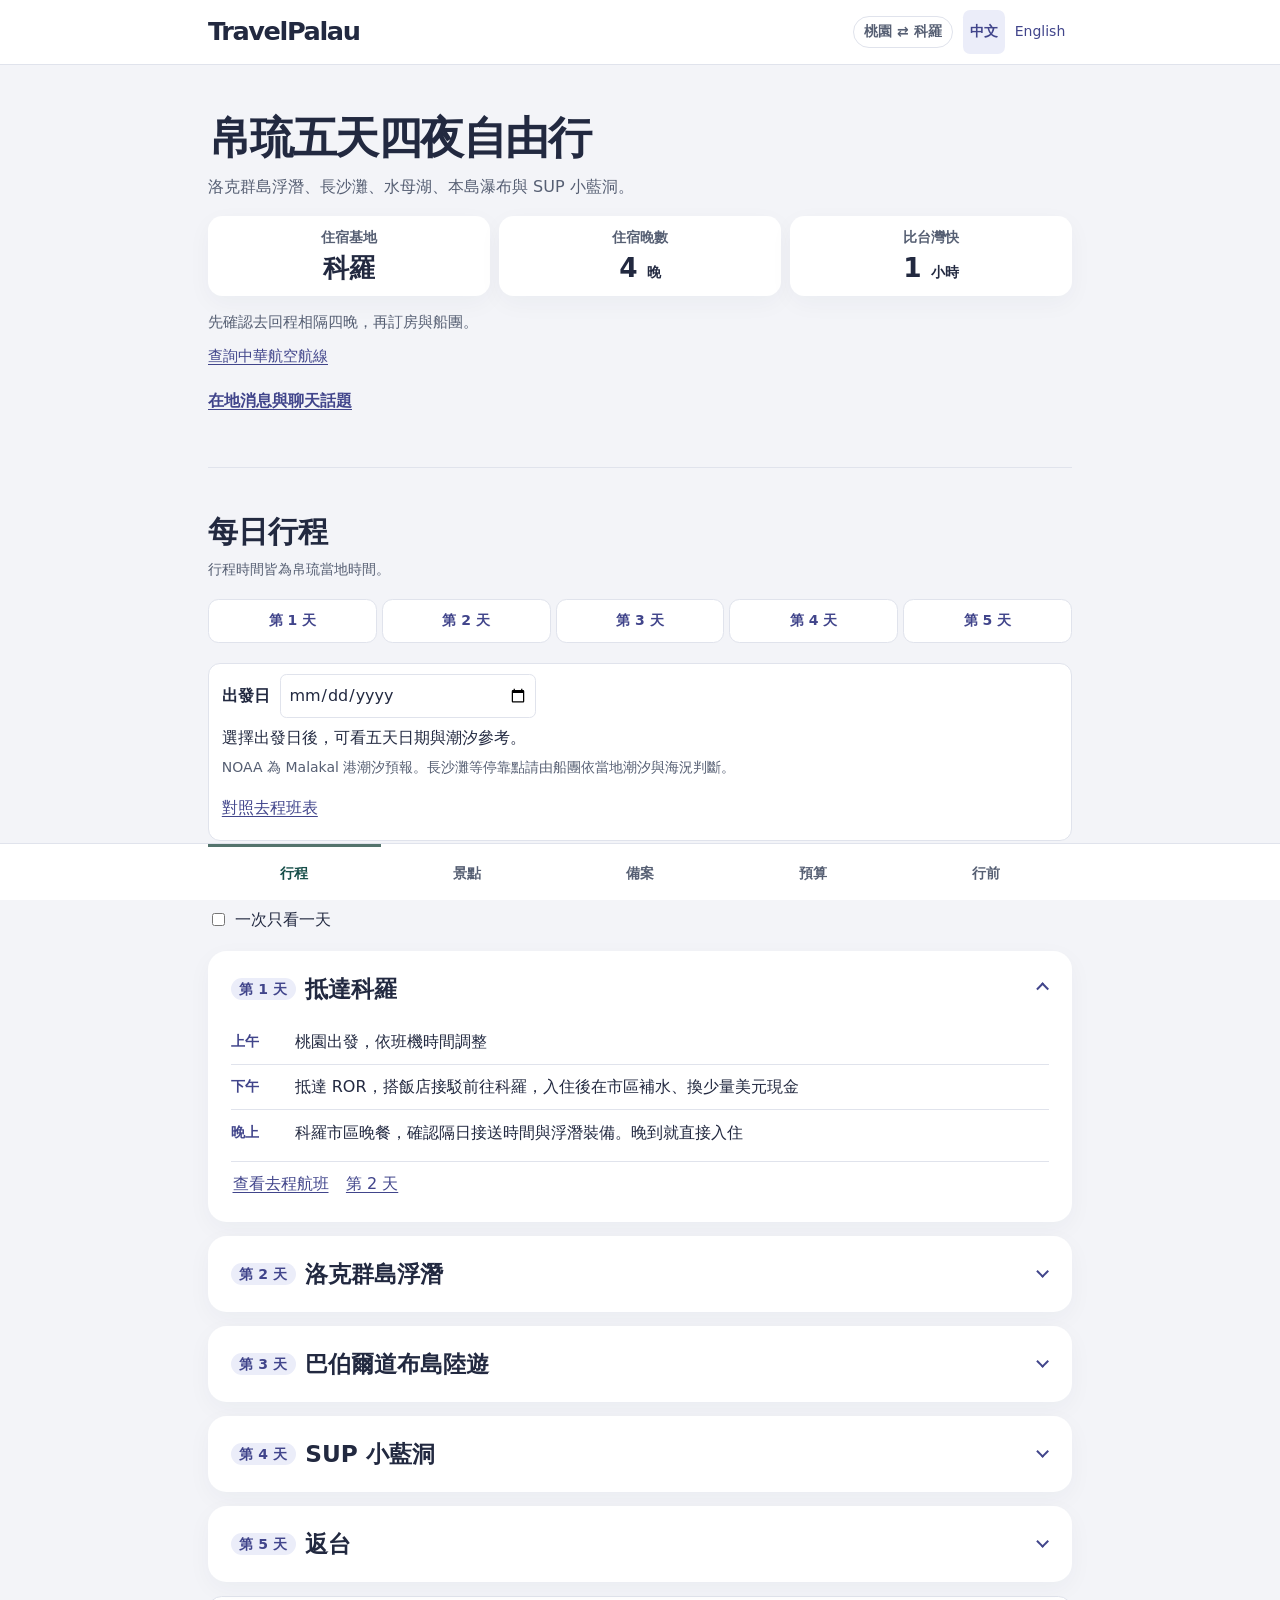
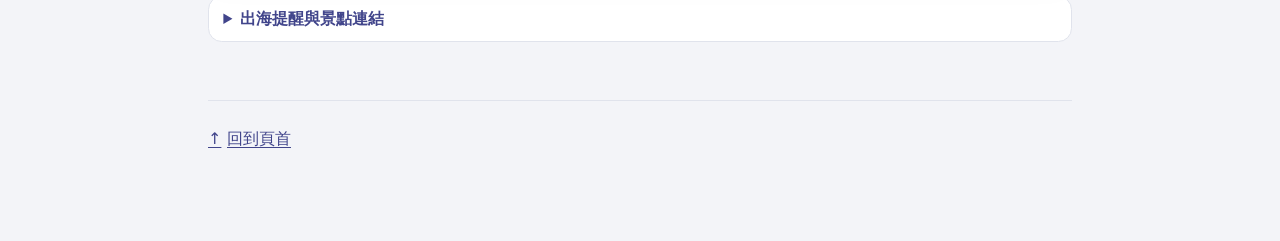
==== commit a7679d01: "Add entry card guidance and required Long Beach and SUP stops" ====
--- a/index.html
+++ b/index.html
@@ -21,7 +21,7 @@
 <meta name="twitter:card" content="summary_large_image">
 <meta name="theme-color" content="#f3f4f8">
 <script src="language.js?v=travel-access"></script>
-<link rel="stylesheet" href="styles.css?v=trip-mobile">
+<link rel="stylesheet" href="styles.css?v=water-photos">
 <script src="navigation.js?v=trip-mobile" defer></script>
 </head>
 <body id="top">
@@ -42,7 +42,7 @@
 <main class="wrap" id="main-content" tabindex="-1">
   <section class="overview" aria-labelledby="trip-title">
     <h1 id="trip-title">帛琉五天四夜自由行</h1>
-    <p class="intro">洛克群島浮潛、水母湖、本島瀑布與博物館。</p>
+    <p class="intro">洛克群島浮潛、長沙灘、水母湖、本島瀑布與 SUP 小藍洞。</p>
     <dl class="trip-facts">
       <div><dt>住宿基地</dt><dd>科羅</dd></div>
       <div><dt>住宿晚數</dt><dd>4 <small>晚</small></dd></div>
@@ -79,7 +79,7 @@
 </article>
 <article id="day-2" aria-labelledby="day-2-label day-2-title">
 <details class="day-schedule"><summary class="day-heading"><h3><span class="day" id="day-2-label">第 2 天</span><span id="day-2-title">洛克群島浮潛</span><time class="day-date" data-day-offset="1" hidden></time></h3></summary>
-<dl><div><dt>上午</dt><dd>約 <time datetime="08:00">08:00</time>–<time datetime="09:00">09:00</time> 由科羅出發，搭快艇進洛克群島南潟湖。優先停靠黃金水母湖（Ongeim’l Tketau）。出發前向船團確認是否封閉，並取得含水母湖的許可，再依時間與海況安排牛奶湖和一處適合初學者的淺礁</dd></div><div><dt>下午</dt><dd>午餐後依潮汐安排長沙灘或第二處浮潛點，約 <time datetime="16:00">16:00</time>–<time datetime="17:00">17:00</time> 回科羅</dd></div><div><dt>晚上</dt><dd>市區晚餐，休息</dd></div></dl>
+<dl><div><dt>上午</dt><dd>約 <time datetime="08:00">08:00</time>–<time datetime="09:00">09:00</time> 由科羅出發，搭快艇進洛克群島南潟湖。優先停靠黃金水母湖（Ongeim’l Tketau）。出發前向船團確認是否封閉，並取得含水母湖的許可，再依時間與海況安排牛奶湖和一處適合初學者的淺礁</dd></div><div><dt>下午</dt><dd>長沙灘島（Long Beach）是必訪站。由船團依退潮時段安排先後，若下午不適合，可與上午停靠站對調。約 <time datetime="16:00">16:00</time>–<time datetime="17:00">17:00</time> 回科羅</dd></div><div><dt>晚上</dt><dd>市區晚餐，休息</dd></div></dl>
 <nav class="day-actions" aria-label="第 2 天相關連結"><a href="#jellyfish-lake">水母湖景點</a><a data-tide-day="2" href="https://tidesandcurrents.noaa.gov/noaatidepredictions.html?id=1841367">潮汐參考</a><a href="#sights-map">景點地圖</a><a href="#day-1">第 1 天</a><a href="#alternatives">出海備案</a><a href="#day-3">第 3 天</a></nav>
 </details>
 </article>
@@ -90,8 +90,12 @@
 </details>
 </article>
 <article id="day-4" aria-labelledby="day-4-label day-4-title">
-<details class="day-schedule"><summary class="day-heading"><h3><span class="day" id="day-4-label">第 4 天</span><span id="day-4-title">吊燈洞外側浮潛或補訪水母湖</span><time class="day-date" data-day-offset="3" hidden></time></h3></summary>
-<dl><div><dt>上午</dt><dd>若第 2 天沒去成水母湖，優先補訪，出發前向船團確認是否封閉。已去過的話，請業者評估吊燈洞洞口外側是否適合浮潛；只在導遊確認的開放水域活動。</dd></div><div><dt>下午</dt><dd>有空就到 Etpison Museum 看傳統舟具、錢幣與木雕。若水母湖補訪占全天，博物館改到第 1 或第 5 天的空檔。</dd></div><div><dt>晚上</dt><dd>整理行李，確認隔日機場接送</dd></div></dl>
+<details class="day-schedule"><summary class="day-heading"><h3><span class="day" id="day-4-label">第 4 天</span><span id="day-4-title">SUP 小藍洞</span><time class="day-date" data-day-offset="3" hidden></time></h3></summary>
+<dl>
+  <div><dt>白天</dt><dd>SUP 小藍洞是必訪。優先預訂含小藍洞的立式划槳導覽，依業者安排集合與返程。</dd></div>
+  <div><dt>備案</dt><dd>若第 2 天沒去成水母湖或長沙灘，先請船團安排第 3 天補訪。若只能改第 4 天，先確認能否將 SUP 改第 3 天，再調整原定陸遊；兩團耗時較長，勿直接排在同一天。</dd></div>
+  <div><dt>傍晚</dt><dd>有空且館方仍開放再逛 Etpison Museum。吊燈洞外側浮潛可另向業者詢問。晚上整理行李並確認隔日機場接送。</dd></div>
+</dl>
 <nav class="day-actions" aria-label="第 4 天相關連結"><a data-tide-day="4" href="https://tidesandcurrents.noaa.gov/noaatidepredictions.html?id=1841367">潮汐參考</a><a href="#sights-day-4">第 4 天景點說明</a><a href="#day-3">第 3 天</a><a href="#packing">行李清單</a><a href="#day-5">第 5 天</a></nav>
 </details>
 </article>
@@ -150,21 +154,28 @@
 <details class="trip-map day-spot-guide" id="sights-day-4">
   <summary>第 4 天景點說明</summary>
   <div class="day-spot-list">
+    <div><div class="spot-copy" id="sup-little-blue-hole"><h3>SUP 小藍洞</h3><p>LT DIVE 的立式划槳路線穿過紅樹林水道，包含小藍洞。訂位時請確認當天是否能到小藍洞、集合時段、費用與改期條款。</p><a href="https://ltdive.com/beyond-diving-discover-palau-by-sup-2/">LT DIVE</a> · <a href="#day-4">第 4 天必訪</a></div></div>
     <div><figure class="spot-photo"><img src="assets/chandelier-cave.jpg" width="540" height="720" alt="吊燈洞內部的石灰岩鐘乳石"><figcaption><a href="https://commons.wikimedia.org/wiki/File:Chandelier_cave_chamber_(4590695436).jpg">Lakshmi Sawitri</a> · <a href="https://creativecommons.org/licenses/by/2.0/">CC BY 2.0</a></figcaption></figure><div class="spot-copy"><h3>吊燈洞 Chandelier Cave</h3><p>洞內是水肺潛點。這份行程只考慮由導遊確認的洞口外側開放水域浮潛；照片為洞內景觀。</p><a href="https://www.google.com/maps/search/?api=1&amp;query=Chandelier%20Cave%20Koror%20Palau">Google Maps</a> · <a href="https://www.padi.com/dive-site/palau/chandelier-cave/">PADI</a></div></div>
     <div><figure class="spot-photo"><img src="assets/etpison-museum.jpg" width="720" height="480" alt="科羅 Etpison Museum 外觀"><figcaption><a href="https://commons.wikimedia.org/wiki/File:Etpison_museum_and_gallery,_Koror,_Palau.jpg">LuxTonnerre</a> · <a href="https://creativecommons.org/licenses/by/2.0/">CC BY 2.0</a></figcaption></figure><div class="spot-copy"><h3>Etpison Museum</h3><p>可留意帛琉的傳統錢幣、帛琉與雅浦島的舟具，以及用木雕呈現在地故事的故事板。</p><a href="https://www.etpisonmuseum.org/about-us/">館藏介紹</a> · <a href="https://www.google.com/maps/search/?api=1&amp;query=Etpison%20Museum%20Koror%20Palau">Google Maps</a></div></div>
   </div>
 </details>
 <details class="trip-map travel-reference" id="snorkel-spots">
   <summary>浮潛看點：鯊魚城到水母湖</summary>
-  <ul><li><h4>鯊魚城</h4><p>在水面觀察礁鯊。選擇不餵食或引誘野生動物的行程，與鯊魚保持距離。 <a href="https://www.google.com/maps/search/?api=1&amp;query=Shark%20City%20snorkeling%20Palau">Google Maps</a></p></li><li><h4>干貝城</h4><p>在淺水觀察大型硨磲貝與外套膜的色彩，手腳與蛙鞋都保持距離。 <a href="https://www.google.com/maps/search/?api=1&amp;query=Giant%20Clam%20City%20Palau">Google Maps</a></p></li><li><h4>大斷層</h4><p>珊瑚礁邊緣陡降入深水，沿礁可觀察熱帶魚，偶爾也會遇到海龜。請導遊依流況評估浮潛區。 <a href="https://www.google.com/maps/search/?api=1&amp;query=Big%20Drop%20Off%20Ngemelis%20Palau">Google Maps</a></p></li><li><h4>牛奶湖</h4><p>乳白藍綠的水色來自細白泥。依導遊及現場規定活動。 <a href="https://www.google.com/maps/search/?api=1&amp;query=Milky%20Way%20lagoon%20Palau">Google Maps</a></p></li><li><h4>黃金水母湖</h4><p>先辦水母湖許可，再確認當天是否封閉。晴天時黃金水母常上午往東、午後往西，分布隨日照而變，由導遊帶往適合觀察的位置。依現場規定穿蛙鞋，放慢踢水、保持距離，避免觸碰水母。 <a href="https://www.google.com/maps/search/?api=1&amp;query=Jellyfish%20Lake%20Ongeiml%20Tketau%20Palau">Google Maps</a></p></li></ul>
+  <ul class="water-site-photos">
+    <li><figure><img src="assets/reef-shark.jpg" width="720" height="539" alt="帛琉 Clarence’s Wall 的白鰭礁鯊與潛水者" decoding="async"><figcaption>帛琉礁鯊示意 · <a href="https://commons.wikimedia.org/wiki/File:White_Tip_Reef_Shark_and_diver_on_Clarence%27s_Wall%2C_Palau_%2810059067425%29.jpg">Matt Kieffer</a> · <a href="https://creativecommons.org/licenses/by-sa/2.0/">CC BY-SA 2.0</a></figcaption></figure><div><h4>鯊魚城</h4><p>在水面觀察礁鯊。選擇不餵食或引誘野生動物的行程，與鯊魚保持距離。 <a href="https://www.google.com/maps/search/?api=1&amp;query=Shark%20City%20snorkeling%20Palau">Google Maps</a></p></div></li>
+    <li><figure><img src="assets/giant-clam.jpg" width="720" height="480" alt="張開外套膜的硨磲貝" decoding="async"><figcaption>硨磲貝示意 · <a href="https://commons.wikimedia.org/wiki/File:Giant_Clam_%28Tridacna%29.jpg">NOAA</a></figcaption></figure><div><h4>干貝城</h4><p>在淺水觀察大型硨磲貝與外套膜的色彩，手腳與蛙鞋都保持距離。 <a href="https://www.google.com/maps/search/?api=1&amp;query=Giant%20Clam%20City%20Palau">Google Maps</a></p></div></li>
+    <li><figure><img src="assets/big-drop-off.webp" width="115" height="87" alt="大斷層的潛水者與珊瑚礁壁" decoding="async"></figure><div><h4>大斷層</h4><p>珊瑚礁邊緣陡降入深水，沿礁可觀察熱帶魚，偶爾也會遇到海龜。請導遊依流況評估浮潛區。 <a href="https://www.google.com/maps/search/?api=1&amp;query=Big%20Drop%20Off%20Ngemelis%20Palau">Google Maps</a></p></div></li>
+    <li><figure><img src="assets/milky-way.webp" width="115" height="87" alt="牛奶湖的淺藍綠色水域" decoding="async"></figure><div><h4>牛奶湖</h4><p>乳白藍綠的水色來自細白泥。依導遊及現場規定活動。 <a href="https://www.google.com/maps/search/?api=1&amp;query=Milky%20Way%20lagoon%20Palau">Google Maps</a></p></div></li>
+    <li><figure><img src="assets/jellyfish-lake.webp" width="115" height="87" alt="黃金水母聚集在水母湖" decoding="async"></figure><div><h4>黃金水母湖</h4><p>先辦水母湖許可，再確認當天是否封閉。晴天時黃金水母常上午往東、午後往西，分布隨日照而變，由導遊帶往適合觀察的位置。依現場規定穿蛙鞋，放慢踢水、保持距離，避免觸碰水母。 <a href="https://www.google.com/maps/search/?api=1&amp;query=Jellyfish%20Lake%20Ongeiml%20Tketau%20Palau">Google Maps</a></p></div></li>
+  </ul>
   <p><a href="https://coralreefpalau.org/research/marine-lakes/jellyfish-lake/">黃金水母與日照</a> · <a href="https://www.kororstategov.com/tourist.html">科羅州訪客資訊</a></p>
 </details>
 <details class="trip-map travel-reference" id="dive-sites">
   <summary>水肺潛點與課程</summary>
-  <ul>
-    <li><h4>Blue Corner 藍角</h4><p>著名的外礁角，常見強流與成群魚類。 <a href="https://www.google.com/maps/search/?api=1&amp;query=Blue%20Corner%20dive%20site%20Palau">Google Maps</a></p></li>
-    <li><h4>Blue Holes 藍洞</h4><p>礁盤開口通向水下洞室，以光束和地形著名。洞室要由合資格的水肺導遊評估。 <a href="https://www.google.com/maps/search/?api=1&amp;query=Blue%20Holes%20dive%20site%20Palau">Google Maps</a></p></li>
-    <li><h4>Big Drop Off 大斷層</h4><p>以珊瑚礁壁聞名，入水點依海況與活動類型決定。 <a href="https://www.google.com/maps/search/?api=1&amp;query=Big%20Drop%20Off%20Ngemelis%20Palau">Google Maps</a></p></li>
+  <ul class="water-site-photos">
+    <li><figure><img src="assets/blue-corner.jpg" width="720" height="480" alt="藍角水下的魚群" decoding="async"><figcaption><a href="https://commons.wikimedia.org/wiki/File:Diving_in_Blue_Corner%2C_Palau_-_fish.jpg">LuxTonnerre</a> · <a href="https://creativecommons.org/licenses/by/2.0/">CC BY 2.0</a></figcaption></figure><div><h4>Blue Corner 藍角</h4><p>著名的外礁角，常見強流與成群魚類。 <a href="https://www.google.com/maps/search/?api=1&amp;query=Blue%20Corner%20dive%20site%20Palau">Google Maps</a></p></div></li>
+    <li><figure><img src="assets/blue-holes.jpg" width="480" height="720" alt="潛水者下潛進入藍洞主洞室" decoding="async"><figcaption><a href="https://commons.wikimedia.org/wiki/File:Divers_descending_into_the_main_cavern_of_Blue_Hole%2C_Palau_Islands%2C_Micronesia.jpg">Aquaimages</a> · <a href="https://creativecommons.org/licenses/by-sa/2.5/">CC BY-SA 2.5</a></figcaption></figure><div><h4>Blue Holes 藍洞</h4><p>礁盤開口通向水下洞室，以光束和地形著名。洞室要由合資格的水肺導遊評估。 <a href="https://www.google.com/maps/search/?api=1&amp;query=Blue%20Holes%20dive%20site%20Palau">Google Maps</a></p></div></li>
+    <li><figure><img src="assets/big-drop-off.webp" width="115" height="87" alt="大斷層的潛水者與珊瑚礁壁" decoding="async"></figure><div><h4>Big Drop Off 大斷層</h4><p>以珊瑚礁壁聞名，入水點依海況與活動類型決定。 <a href="https://www.google.com/maps/search/?api=1&amp;query=Big%20Drop%20Off%20Ngemelis%20Palau">Google Maps</a></p></div></li>
   </ul>
   <p>一般水肺團出海前會查驗 Open Water 或同等證照。未持證就安排浮潛；想試水肺可另向教練詢問體驗潛水。藍角、藍洞和大斷層是否適合，請由業者依證照、經驗和當天海況判斷。</p><p>Open Water 通常約 3–4 天；USD 550 只作初步抓預算，有些課程更高，應請業者報價。完成訓練與評核後才核發證照。另問船潛與許可費、氣瓶、配重、午餐、裝備和 Nitrox 是否包含。</p>
   <p><a href="https://www.splash-palau.com/en/divetour/diving-point/">當地潛點資料</a> · <a href="https://www.samstours.com/padi-courses">課程天數參考</a> · <a href="https://www.splash-palau.com/en/divetour/pricelist.html">潛水費用項目</a></p>
@@ -203,7 +214,7 @@
     </li>
     <li value="5" id="long-beach">
       <img class="sight-thumb" src="assets/long-beach.webp" width="115" height="87" alt="藍綠色海面上的白色沙洲" decoding="async">
-      <div class="sight-copy"><h3>長灘島 <span lang="en">Long Beach</span></h3><p>退潮時露出的白色沙洲，適合拍攝海島風景。能否登陸視潮汐而定。</p><a href="#day-2">第 2 天視潮汐</a><a href="https://www.google.com/maps/search/?api=1&amp;query=Long%20Beach%20sandbar%20Palau">Google Maps</a></div>
+      <div class="sight-copy"><h3>長沙灘島 <span lang="en">Long Beach</span></h3><p>退潮時露出的白色沙洲，適合拍攝海島風景。能否登陸視潮汐而定。</p><a href="#day-2">第 2 天必訪・依潮汐登陸</a><a href="https://www.google.com/maps/search/?api=1&amp;query=Long%20Beach%20sandbar%20Palau">Google Maps</a></div>
     </li>
     <li value="6" id="big-drop-off">
       <img class="sight-thumb" src="assets/big-drop-off.webp" width="115" height="87" alt="潛水者游過珊瑚礁壁" decoding="async">
@@ -235,8 +246,8 @@
       <h3>第 2 天停航怎麼辦？</h3>
       <p>先請船團確認能否改到第 3 或第 4 天。</p>
       <dl class="backup-options">
-        <div><dt>改第 3 天</dt><dd>把<a href="#day-3">陸遊</a>和洛克群島行程對調。</dd></div>
-        <div><dt>改第 4 天</dt><dd>把水母湖優先排到<a href="#day-4">第 4 天</a>，請船團確認當天是否開放。</dd></div>
+        <div><dt>改第 3 天</dt><dd>優先補訪水母湖與長沙灘，視船程調整<a href="#day-3">本島陸遊</a>。</dd></div>
+        <div><dt>改第 4 天</dt><dd>若船團只能第 4 天補訪，先確認 SUP 能否改第 3 天。再依水母湖開放狀態和長沙灘退潮窗口決定停靠順序。</dd></div>
         <div><dt>仍無法出海</dt><dd>改逛科羅雙館，在市區吃午餐，再回住宿休息。</dd></div>
       </dl>
     </article>
@@ -265,7 +276,7 @@
   <h2 id="budget-title">每人預算</h2>
   <div class="budget-total">
     <strong>NT$36,000–57,000</strong>
-    <span>五天四夜，含往返機票</span>
+    <span>五天四夜，含往返機票；SUP 費用待報價</span>
     <span class="fee-qualifier"><strong>環境費</strong> 機票未含時，另加 USD 100（約 NT$3,200）。</span>
   </div>
   <div class="budget-heading">
@@ -276,7 +287,7 @@
   <dl class="budget-grid">
     <div><dt>往返機票 <small>桃園－科羅經濟艙</small></dt><dd><strong>NT$16,000–24,000</strong></dd></div>
     <div><dt>科羅住宿 <small>四晚，雙人同房、每人分攤</small></dt><dd><strong>約 NT$5,760–9,600</strong><small>USD 180–300</small></dd></div>
-    <div><dt>海上活動 <small>快艇與浮潛導覽</small></dt><dd><strong>約 NT$5,760–9,600</strong><small>USD 180–300</small></dd></div>
+    <div><dt>海上活動 <small>快艇與浮潛導覽，SUP 另詢價</small></dt><dd><strong>約 NT$5,760–9,600</strong><small>USD 180–300</small></dd></div>
     <div><dt>當地交通 <small>機場接駁、陸遊包車</small></dt><dd><strong>約 NT$2,240–4,160</strong><small>USD 70–130</small></dd></div>
     <div><dt>餐飲</dt><dd><strong>約 NT$2,880–4,800</strong><small>USD 90–150</small></dd></div>
     <div><dt>許可與門票 <small>洛克群島、步道、博物館</small></dt><dd><strong>約 NT$3,200–4,480</strong><small>USD 100–140</small></dd></div>
@@ -290,6 +301,7 @@
 </section>
 <section id="booking" aria-labelledby="booking-title"><h2 id="booking-title">訂位與出發前準備</h2>
 <nav class="booking-links" aria-label="行前快速跳轉">
+  <a href="#palau-entry">免簽與入境卡</a>
   <a href="#direct-flights">直飛航班</a>
   <a href="#december-travel">12 月概況</a>
   <a href="#reservations">訂位與入境</a>
@@ -346,8 +358,8 @@
 </div>
 <h3 class="booking-heading" id="reservations">訂位與出發清單</h3>
 <ol class="reservation-steps"><li><strong>訂機票與四晚住宿。</strong>先確認第 1 天抵達、第 5 天出發，並把航班號與抵達時間交給飯店安排雙程接駁。</li>
-<li><strong>訂海上活動與陸遊。</strong>優先鎖定第 2 天船團，再訂第 3 天包車，並確認第 4 天的水母湖補訪或洞口外側浮潛。付款前確認海況取消與改期條款、接送、餐飲、裝備與門票。若需要中文導覽，訂位時確認。</li>
-<li><strong>準備入境文件。</strong>以台灣護照為例，出發前核對護照至少還有六個月效期及持有回程機票，並在起飛前 72 小時內依官方指示填寫 Palau Entry Form，保存完成後的 QR Code。其他護照請查對應規定。 <a href="https://bcbp.pw/?page_id=165">帛琉入境規定</a> · <a href="https://www.palautravel.pw/">Palau Entry Form</a></li>
+<li><strong>訂海上活動與陸遊。</strong>優先鎖定第 2 天船團，指定水母湖與長沙灘，再預訂第 4 天含小藍洞的 SUP，並確認第 3、4 天能否因潮汐或湖區封閉改期。付款前確認海況取消與改期條款、接送、餐飲、裝備與門票。若需要中文導覽，訂位時確認。</li>
+<li><strong>準備入境文件。</strong> 備妥護照、回程機票與入境 QR Code。 <a href="#palau-entry">查看免簽與入境卡</a></li>
 <li><strong>整理裝備。</strong>帶防磨衣、防水袋、止滑鞋、可重複使用的水瓶、美元零鈔，並核對旅遊保險是否涵蓋浮潛與獨木舟。</li>
 </ol>
 <h3 class="booking-heading" id="packing">行李清單</h3>
--- a/styles.css
+++ b/styles.css
@@ -782,3 +782,26 @@
 @media (max-width: 22rem) {
   .schedule-actions button { flex: 1 1 auto; }
 }
+
+.travel-reference > .water-site-photos {
+  display: grid;
+  gap: .85rem;
+  padding: 0 .9rem .75rem;
+  list-style: none;
+}
+.water-site-photos li {
+  display: grid;
+  grid-template-columns: minmax(0, 8.25rem) minmax(0, 1fr);
+  gap: .55rem .8rem;
+  max-width: none;
+  margin: 0;
+  padding: .7rem 0 0;
+  border-top: 1px solid var(--line);
+}
+.water-site-photos figure { margin: 0; padding: 0; }
+.water-site-photos img { aspect-ratio: 4 / 3; object-fit: cover; }
+.water-site-photos figcaption { margin-top: .25rem; color: var(--muted); text-align: start; font-size: .75rem; }
+.water-site-photos figcaption a { display: inline; }
+@media (max-width: 22rem) {
+  .water-site-photos li { grid-template-columns: minmax(0, 6rem) minmax(0, 1fr); }
+}
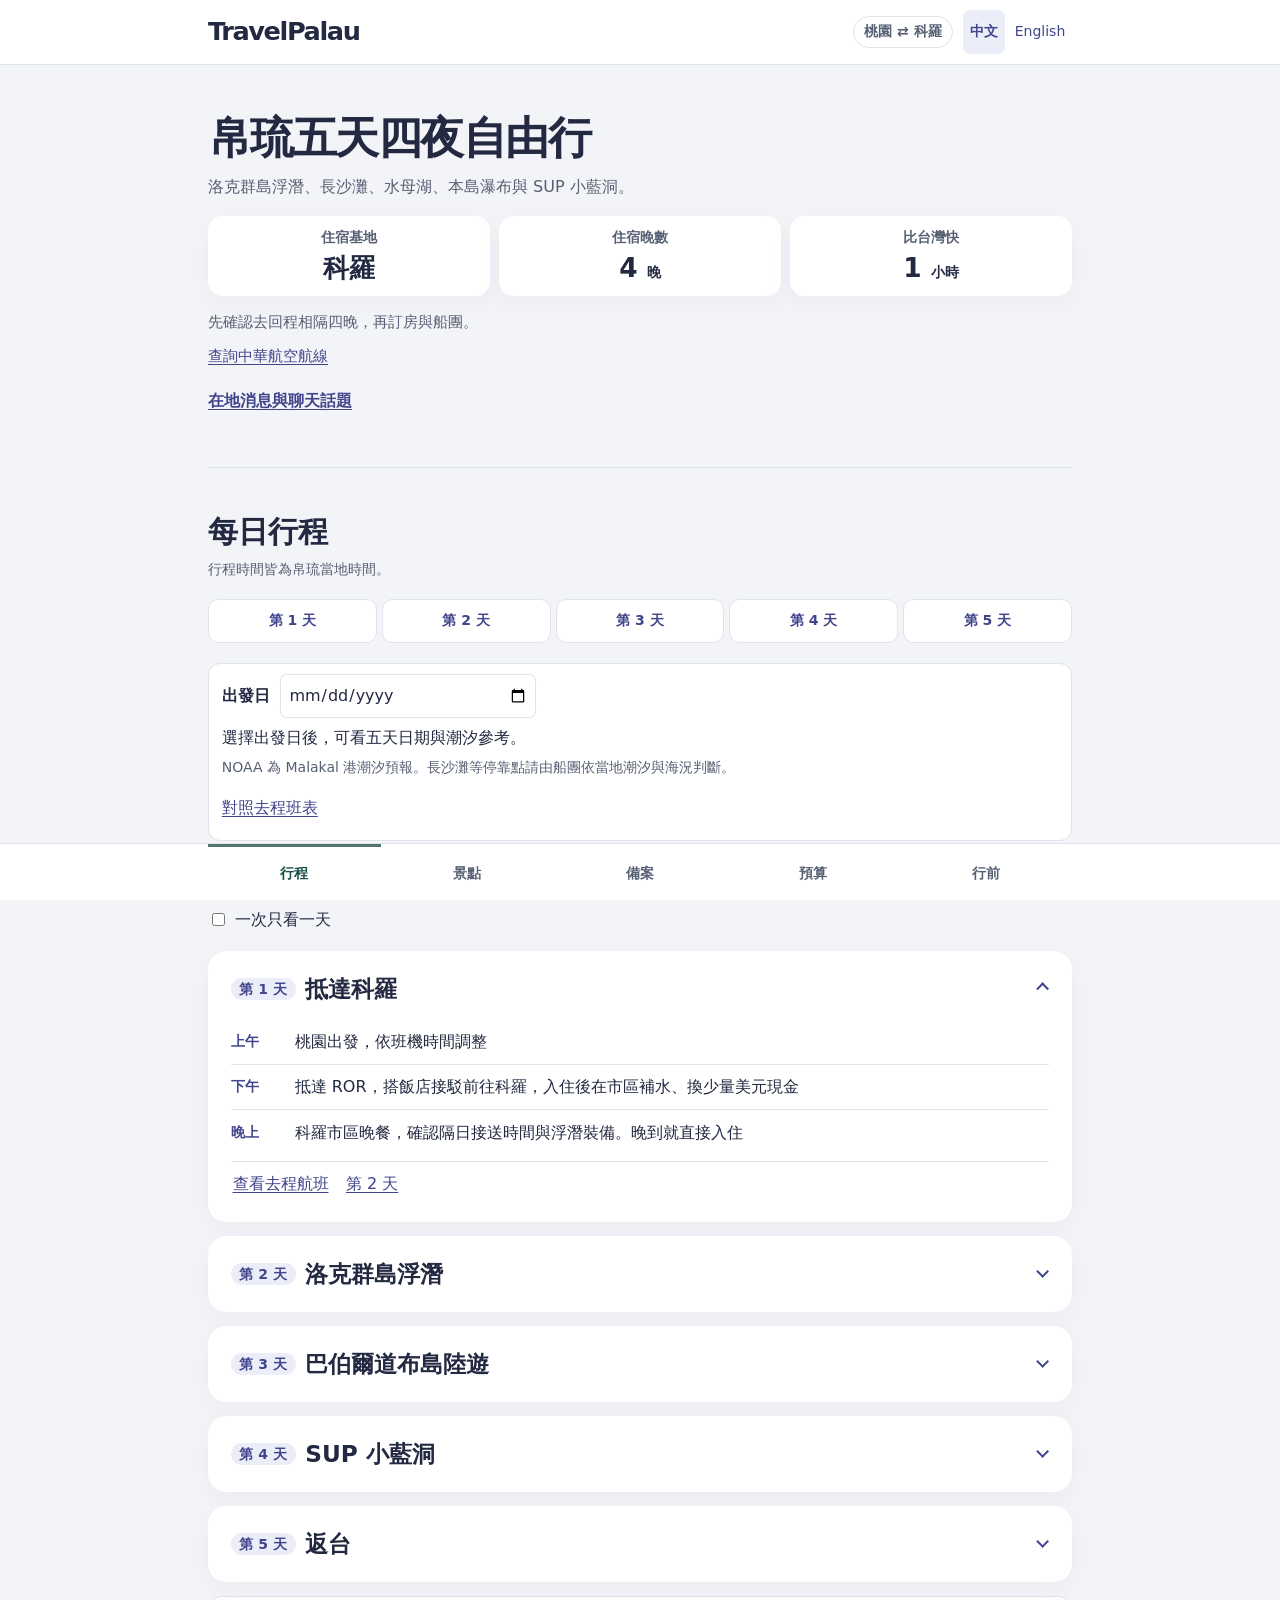
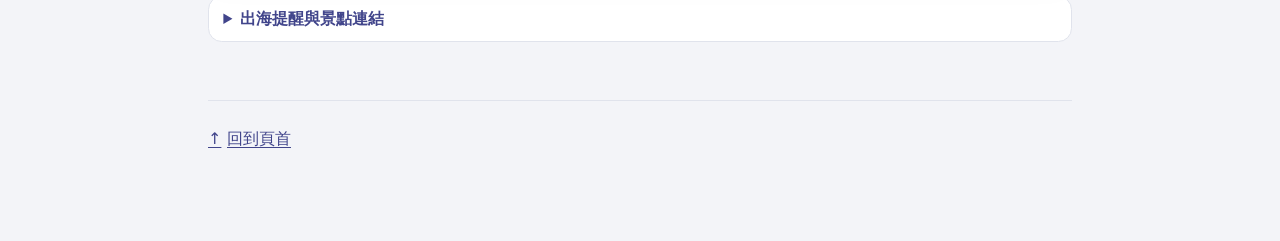
==== commit a3de9000: "Add bilingual tourism statistics and country SWOT" ====
--- a/index.html
+++ b/index.html
@@ -21,7 +21,7 @@
 <meta name="twitter:card" content="summary_large_image">
 <meta name="theme-color" content="#f3f4f8">
 <script src="language.js?v=travel-access"></script>
-<link rel="stylesheet" href="styles.css?v=water-photos">
+<link rel="stylesheet" href="styles.css?v=country-brief">
 <script src="navigation.js?v=trip-mobile" defer></script>
 </head>
 <body id="top">
@@ -108,7 +108,7 @@
 </div><details class="trip-map itinerary-notes"><summary>出海提醒與景點連結</summary><p>出海時間為規劃用。長沙灘能否登陸取決於潮汐。獨木舟可詢問是否有半日行程、最低成團人數及救生衣尺寸。館方營業日與售票時間建議出發前確認。 <a href="https://pristineparadisepalau.com/knowledge-base/?kbai_article_slug=what-to-know-before-visiting-palaus-rock-islands">洛克群島旅客指南</a> · <a href="https://www.paddlingpalau.net/day-tours.html">獨木舟業者</a> · <a href="https://www.etpisonmuseum.org/">Etpison Museum</a> · <a href="https://palaunationalmuseum.pw/">Belau National Museum</a></p></details></section>
 <section id="sights" aria-labelledby="sights-title">
 <h2 id="sights-title">景點導覽</h2>
-<nav class="booking-links sights-links" aria-label="景點快速跳轉"><a href="#sights-map">地圖</a><a href="#community-news">在地消息</a><a href="#sights-day-3">第 3 天</a><a href="#sights-day-4">第 4 天</a><a href="#top-sights">十大景點</a></nav>
+<nav class="booking-links sights-links" aria-label="景點快速跳轉"><a href="#sights-map">地圖</a><a href="#community-news">在地消息</a><a href="#country-brief">國家概況</a><a href="#sights-day-3">第 3 天</a><a href="#sights-day-4">第 4 天</a><a href="#top-sights">十大景點</a></nav>
 <details class="trip-map" id="sights-map">
   <summary>帛琉景點地圖</summary>
   <figure>
@@ -143,6 +143,24 @@
       <div class="conversation"><strong>聊天開場</strong><p lang="en">What does the moon on Palau’s flag mean to you?</p></div>
       <a href="https://www.palaugov.pw/about-palau/flag/">帛琉政府國旗介紹</a>
     </article>
+  </div>
+</details>
+<details class="trip-map travel-reference country-brief" id="country-brief">
+  <summary>觀光數據與國家概況</summary>
+  <div class="brief-body">
+    <section><h3>2015–2025 觀光入境人次</h3>
+      <p>按帛琉政府會計年度（FY）統計。2021 年降至 3,400 人次，2025 年回升至 65,558 人次。</p>
+      <dl class="brief-bars"><div><dt>FY2015</dt><dd>168,424</dd><span aria-hidden="true" style="--share:84.21%"></span></div><div><dt>FY2016</dt><dd>146,268</dd><span aria-hidden="true" style="--share:73.13%"></span></div><div><dt>FY2017</dt><dd>121,670</dd><span aria-hidden="true" style="--share:60.83%"></span></div><div><dt>FY2018</dt><dd>115,564</dd><span aria-hidden="true" style="--share:57.78%"></span></div><div><dt>FY2019</dt><dd>89,379</dd><span aria-hidden="true" style="--share:44.69%"></span></div><div><dt>FY2020</dt><dd>41,628</dd><span aria-hidden="true" style="--share:20.81%"></span></div><div><dt>FY2021</dt><dd>3,400</dd><span aria-hidden="true" style="--share:1.70%"></span></div><div><dt>FY2022</dt><dd>9,247</dd><span aria-hidden="true" style="--share:4.62%"></span></div><div><dt>FY2023</dt><dd>35,052</dd><span aria-hidden="true" style="--share:17.53%"></span></div><div><dt>FY2024</dt><dd>52,661</dd><span aria-hidden="true" style="--share:26.33%"></span></div><div><dt>FY2025</dt><dd>65,558</dd><span aria-hidden="true" style="--share:32.78%"></span></div></dl>
+    </section>
+    <section><h3>2026 年 1–9 月主要客源</h3>
+      <p>共 63,948 人次。台灣在單一客源市場中排名第二，「其他地區」為多個市場加總。</p>
+      <dl class="brief-bars"><div><dt>中國大陸</dt><dd>22,671</dd><span aria-hidden="true" style="--share:100.00%"></span></div><div><dt>台灣</dt><dd>10,746</dd><span aria-hidden="true" style="--share:47.40%"></span></div><div><dt>日本</dt><dd>9,222</dd><span aria-hidden="true" style="--share:40.68%"></span></div><div><dt>美國及加拿大</dt><dd>8,629</dd><span aria-hidden="true" style="--share:38.06%"></span></div><div><dt>其他地區</dt><dd>12,680</dd><span aria-hidden="true" style="--share:55.93%"></span></div></dl>
+      <p><a href="https://www.palaugov.pw/executive-branch/ministries/finance/budgetandplanning/immigration-tourism-statistics/">帛琉政府觀光入境統計</a></p>
+    </section>
+    <section><h3>國家 SWOT 分析</h3>
+      <p>依提供的資料整理，供出差前討論。</p>
+      <div class="swot-grid"><section class="swot-card" data-kind="S"><h4>S · 優勢</h4><ul><li>世界級海洋資源</li><li>稀有自然景觀</li><li>美國國防保障</li><li>使用美元</li><li>與台灣的外交合作</li></ul></section><section class="swot-card" data-kind="W"><h4>W · 劣勢</h4><ul><li>人口與市場規模小</li><li>製造業規模有限</li><li>物資依賴進口</li><li>人力與運輸成本高</li><li>專業人才不足</li></ul></section><section class="swot-card" data-kind="O"><h4>O · 機會</h4><ul><li>高端精品觀光</li><li>藍色經濟</li><li>永續能源</li><li>水產養殖</li><li>國際建設援助</li></ul></section><section class="swot-card" data-kind="T"><h4>T · 威脅</h4><ul><li>氣候變遷</li><li>海平面上升</li><li>地緣政治競爭</li><li>觀光市場波動</li><li>國際物價上漲</li></ul></section></div>
+    </section>
   </div>
 </details>
 <details class="trip-map day-spot-guide" id="sights-day-3">
@@ -179,11 +197,6 @@
   </ul>
   <p>一般水肺團出海前會查驗 Open Water 或同等證照。未持證就安排浮潛；想試水肺可另向教練詢問體驗潛水。藍角、藍洞和大斷層是否適合，請由業者依證照、經驗和當天海況判斷。</p><p>Open Water 通常約 3–4 天；USD 550 只作初步抓預算，有些課程更高，應請業者報價。完成訓練與評核後才核發證照。另問船潛與許可費、氣瓶、配重、午餐、裝備和 Nitrox 是否包含。</p>
   <p><a href="https://www.splash-palau.com/en/divetour/diving-point/">當地潛點資料</a> · <a href="https://www.samstours.com/padi-courses">課程天數參考</a> · <a href="https://www.splash-palau.com/en/divetour/pricelist.html">潛水費用項目</a></p>
-</details>
-<details class="trip-map travel-reference" id="carp-island">
-  <summary>星象島 Carp Island 過夜</summary>
-  <p>星象島又稱南十字星島。科羅搭快艇約一小時，依船型與海況而異。若想觀星，可考慮住一晚，先確認島上住宿、往返船班、晚餐和回程銜接；夜空能見度視雲量與月相。記得帶防蚊液。</p>
-  <p><a href="https://www.google.com/maps/search/?api=1&amp;query=Carp%20Island%20Resort%20Palau">Google Maps</a> · <a href="https://www.pktravel.com.tw/products/group/mold-detail/ROR052609CID">星象島旅遊資料</a></p>
 </details>
 <details class="trip-map sights-guide" id="top-sights" open>
   <summary>帛琉十大必玩景點</summary>
@@ -310,6 +323,13 @@
   <a href="#tour-contacts">業者聯絡</a>
   <a href="#emergency">緊急聯絡</a>
 </nav>
+<div class="season-guide flight-guide" id="palau-entry" role="region" aria-labelledby="palau-entry-title">
+  <h3 id="palau-entry-title">帛琉免簽與入境卡</h3>
+  <p>持台灣護照赴帛琉旅遊可免簽停留最多 90 天。請備妥效期至少 6 個月的護照與回程機票。若赴帛琉工作，先向官方確認所需許可。</p>
+  <p><strong>仍須填電子入境卡。</strong> 請在預計抵達前 72 小時內、登機報到前完成 Palau Entry Form。把 QR Code 截圖或列印，報到及抵達時出示。</p>
+  <a href="https://www.palautravel.pw/entryform.html">填寫官方入境卡</a>
+  <a href="https://www.boca.gov.tw/sp-foof-countrycp-01-7-21341-02-1.html">台灣外交部入境資訊</a>
+</div>
 <div class="offline-tools" role="group" aria-label="離線行程" hidden>
   <button type="button" id="prepare-offline" aria-describedby="offline-state">儲存離線行程</button>
   <p id="offline-state" role="status"></p>
--- a/styles.css
+++ b/styles.css
@@ -805,3 +805,21 @@
 @media (max-width: 22rem) {
   .water-site-photos li { grid-template-columns: minmax(0, 6rem) minmax(0, 1fr); }
 }
+
+.day-spot-list > div > .spot-copy:only-child { grid-column: 1 / -1; }
+
+.brief-body { display: grid; gap: 1.1rem; padding: 0 .9rem .9rem; }
+.brief-body > section, .brief-body .swot-card { padding: 0; border: 0; }
+.brief-body h3 { font-size: 1.125rem; }
+.brief-body p { margin: .4rem 0 .65rem; }
+.brief-bars { display: grid; gap: .4rem; }
+.brief-bars > div { display: grid; grid-template-columns: minmax(0, 1fr) auto; gap: .1rem .5rem; }
+.brief-bars dd { margin: 0; font-variant-numeric: tabular-nums; }
+.brief-bars span { grid-column: 1 / -1; height: .35rem; border-radius: 1rem; background: var(--line); }
+.brief-bars span::before { content: ""; display: block; width: var(--share); height: 100%; border-radius: inherit; background: #547d85; }
+.swot-grid { display: grid; gap: .65rem; }
+.brief-body .swot-card { padding: .7rem .8rem; border: 1px solid var(--line); border-radius: .65rem; }
+.swot-card li + li { margin-top: .25rem; }
+@media (min-width: 36rem) {
+  .swot-grid { grid-template-columns: repeat(2, minmax(0, 1fr)); }
+}
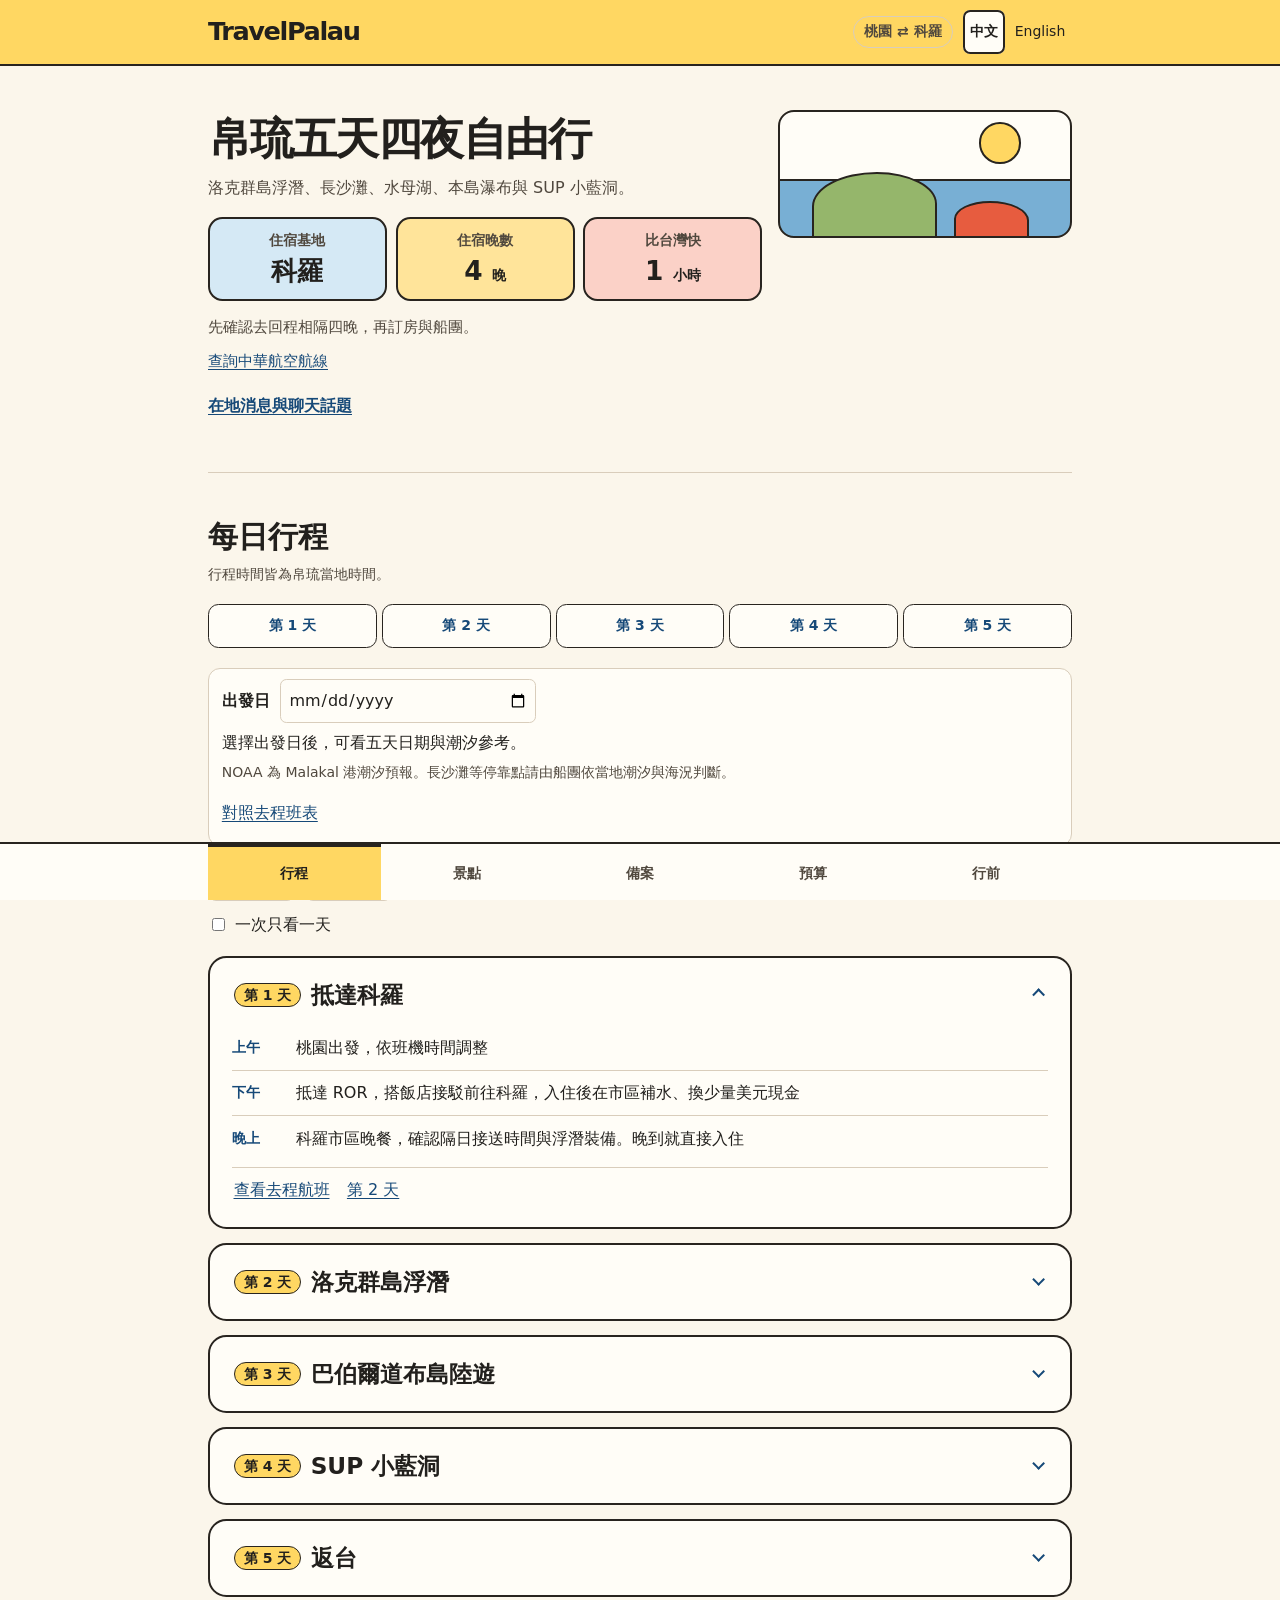
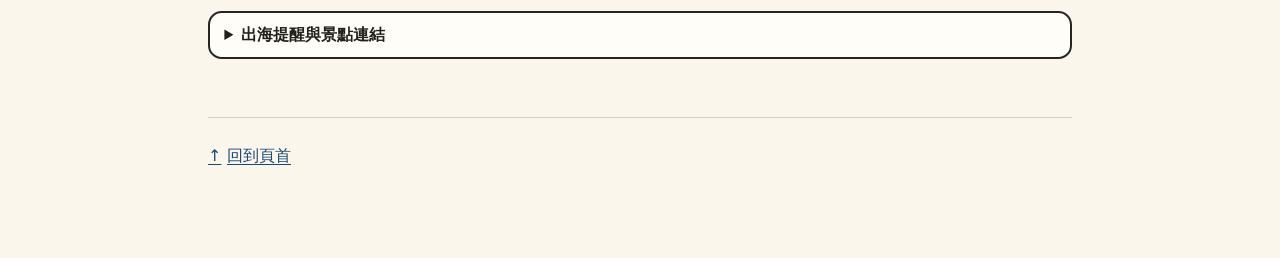
==== commit 33b86415: "Restyle bilingual travel guide as a colorful picture book" ====
--- a/index.html
+++ b/index.html
@@ -19,9 +19,9 @@
 <meta property="og:image:height" content="630">
 <meta property="og:image:alt" content="帛琉洛克群島空拍">
 <meta name="twitter:card" content="summary_large_image">
-<meta name="theme-color" content="#f3f4f8">
+<meta name="theme-color" content="#fbf6eb">
 <script src="language.js?v=travel-access"></script>
-<link rel="stylesheet" href="styles.css?v=country-brief">
+<link rel="stylesheet" href="styles.css?v=picture-book">
 <script src="navigation.js?v=trip-mobile" defer></script>
 </head>
 <body id="top">
@@ -41,6 +41,7 @@
 </header>
 <main class="wrap" id="main-content" tabindex="-1">
   <section class="overview" aria-labelledby="trip-title">
+    <div class="island-art" aria-hidden="true"><span></span><span></span><span></span></div>
     <h1 id="trip-title">帛琉五天四夜自由行</h1>
     <p class="intro">洛克群島浮潛、長沙灘、水母湖、本島瀑布與 SUP 小藍洞。</p>
     <dl class="trip-facts">
--- a/styles.css
+++ b/styles.css
@@ -823,3 +823,62 @@
 @media (min-width: 36rem) {
   .swot-grid { grid-template-columns: repeat(2, minmax(0, 1fr)); }
 }
+
+:root {
+  --ink: #22201d;
+  --muted: #50483e;
+  --accent: #164978;
+  --line: #d9cdbb;
+  --paper: #fbf6eb;
+  --surface: #fffdf7;
+  --tint: #fae18a;
+  --shadow: none;
+  --outline: #28241f;
+  --red: #e75c3f;
+  --blue: #78afd4;
+  --yellow: #ffd762;
+  --green: #95b66b;
+}
+a:focus-visible, button:focus-visible, input:focus-visible { outline-color: var(--accent); }
+.site-header, .bottom-bar { border-color: var(--outline); border-width: 2px; }
+.site-header { background: var(--yellow); }
+.language-switch a { color: var(--ink); }
+.language-switch a[aria-current="page"] { background: var(--surface); box-shadow: inset 0 0 0 2px var(--outline); }
+.tabs a[aria-current="page"] { border-top-color: var(--outline); color: var(--ink); background: var(--yellow); }
+.jump a { border-color: var(--outline); }
+.overview { display: flow-root; }
+.island-art {
+  position: relative;
+  overflow: hidden;
+  height: clamp(5rem, 24vw, 8rem);
+  margin-bottom: 1.1rem;
+  border: 2px solid var(--outline);
+  border-radius: 1rem;
+  background: linear-gradient(to bottom, var(--surface) 0 54%, var(--outline) 54% 56%, var(--blue) 56%);
+}
+.island-art span { position: absolute; display: block; border: 2px solid var(--outline); }
+.island-art span:nth-child(1) { width: 2.6rem; aspect-ratio: 1; top: .65rem; right: 17%; border-radius: 50%; background: var(--yellow); }
+.island-art span:nth-child(2) { width: 43%; height: 53%; bottom: -2px; left: 11%; border-radius: 65% 60% 0 0; background: var(--green); }
+.island-art span:nth-child(3) { width: 26%; height: 30%; bottom: -2px; right: 14%; border-radius: 60% 65% 0 0; background: var(--red); }
+.trip-facts > div, .days article, .trip-map, .budget-ledger, .season-guide, .backup-grid article {
+  border: 2px solid var(--outline);
+}
+.trip-facts > div:nth-child(1) { background: #d5e9f5; }
+.trip-facts > div:nth-child(2) { background: #ffe49a; }
+.trip-facts > div:nth-child(3) { background: #fbd1c7; }
+.day-schedule > summary { padding-inline: .15rem; }
+.day { color: var(--ink); background: var(--yellow); border: 1px solid var(--outline); }
+.days article:target { border-color: var(--accent); }
+.trip-map summary { color: var(--ink); }
+.trip-map[open] > summary { text-decoration: underline; text-decoration-color: var(--red); text-underline-offset: .3em; }
+.backup-grid .backup-plan, .budget-subtotal, .budget-total .fee-qualifier { background: #fff0b8; }
+.backup-options dt, .budget-total > strong, .budget-subtotal dd strong, .fee-qualifier strong { color: var(--ink); }
+.budget-total { border-bottom-color: var(--outline); }
+.conversation { background: #e0edf7; border-inline-start-color: var(--accent); }
+.brief-bars span::before { background: var(--accent); }
+@media (min-width: 52rem) {
+  .island-art { float: inline-end; width: 34%; height: 8rem; margin-inline-start: 1rem; }
+}
+@media print {
+  .island-art { display: none; }
+}
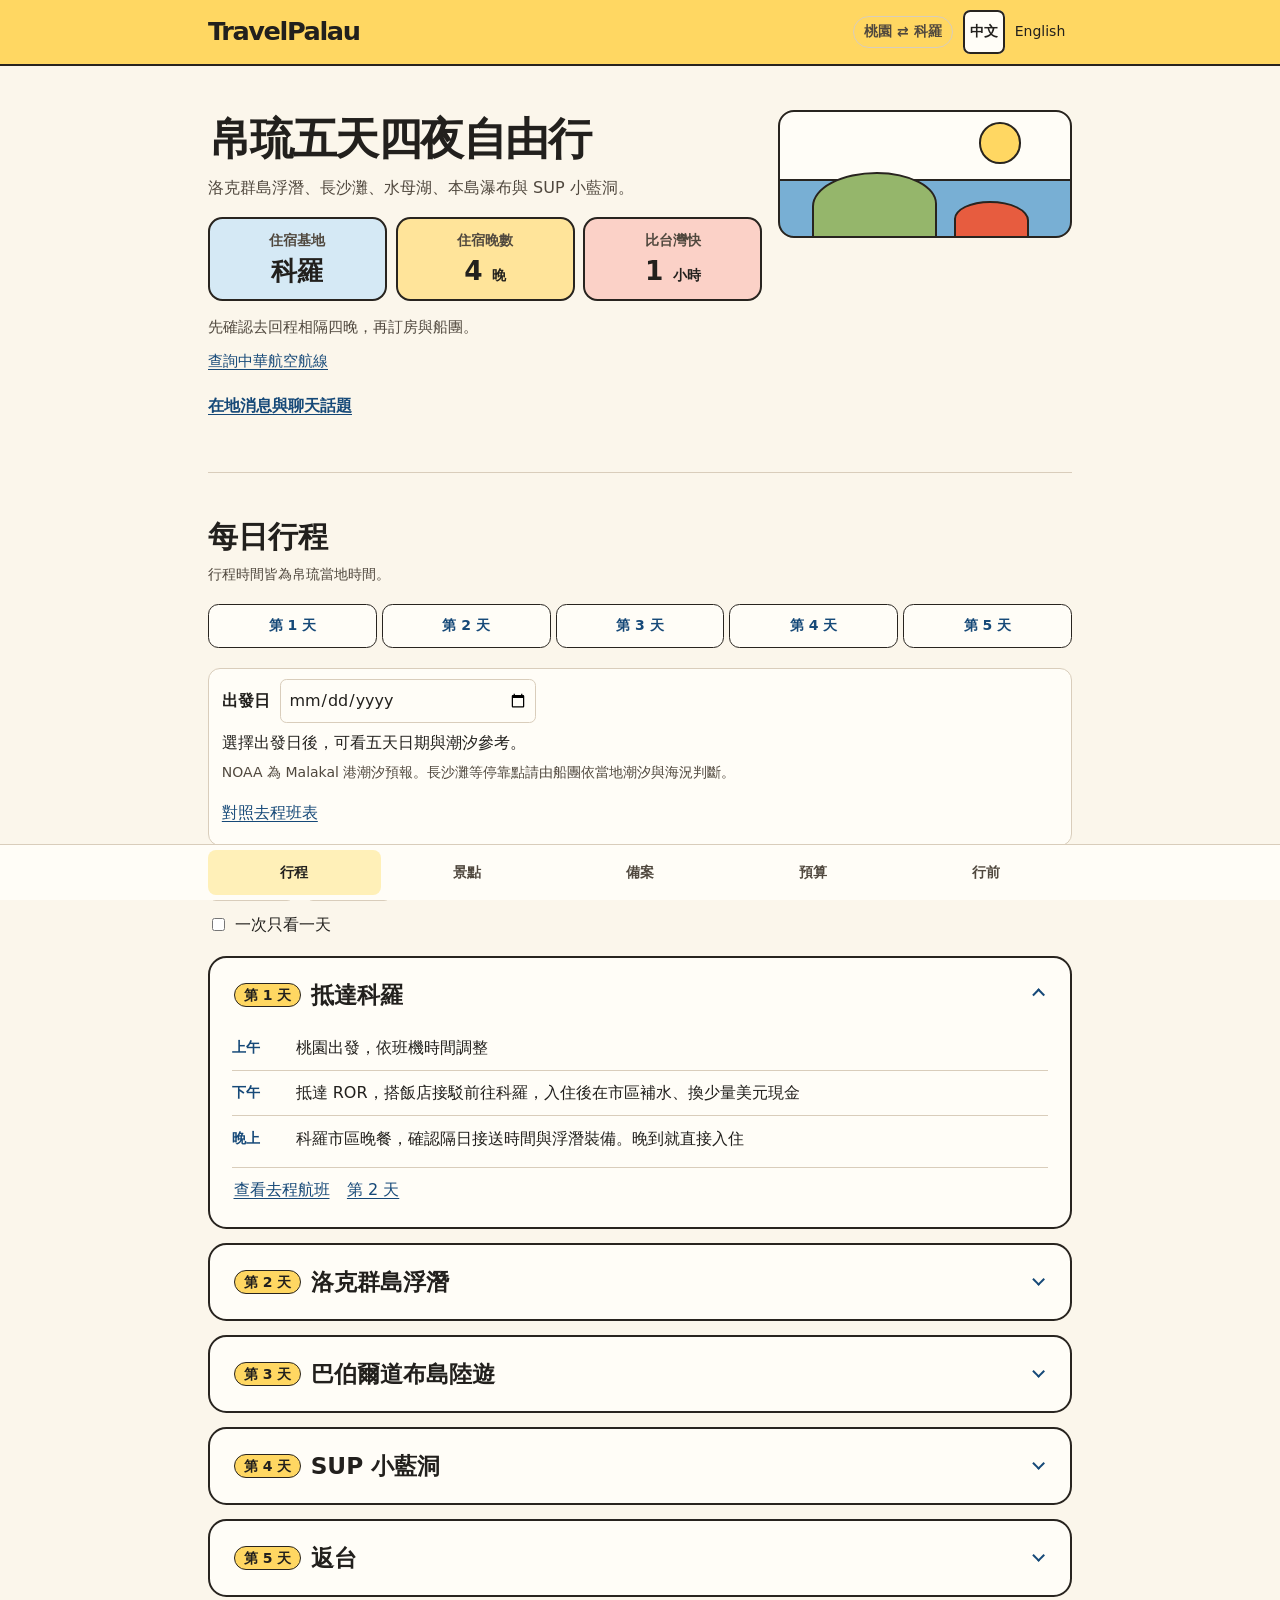
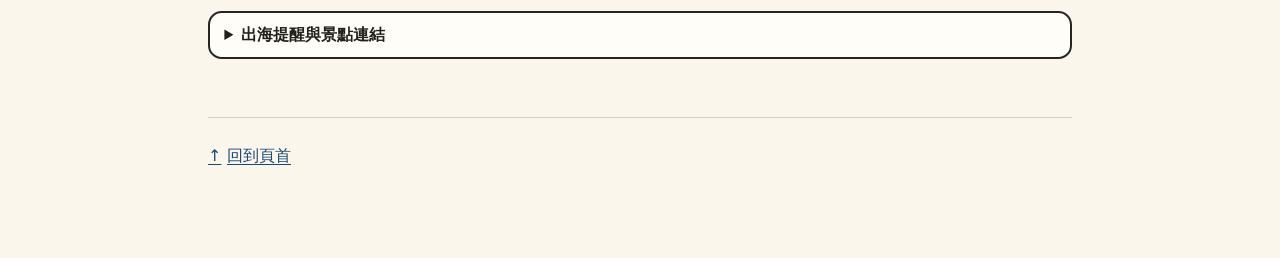
==== commit 61cb1928: "Replace heavy sightseeing cards with a grouped directory" ====
--- a/index.html
+++ b/index.html
@@ -21,7 +21,7 @@
 <meta name="twitter:card" content="summary_large_image">
 <meta name="theme-color" content="#fbf6eb">
 <script src="language.js?v=travel-access"></script>
-<link rel="stylesheet" href="styles.css?v=picture-book">
+<link rel="stylesheet" href="styles.css?v=sight-directory">
 <script src="navigation.js?v=trip-mobile" defer></script>
 </head>
 <body id="top">
@@ -109,7 +109,62 @@
 </div><details class="trip-map itinerary-notes"><summary>出海提醒與景點連結</summary><p>出海時間為規劃用。長沙灘能否登陸取決於潮汐。獨木舟可詢問是否有半日行程、最低成團人數及救生衣尺寸。館方營業日與售票時間建議出發前確認。 <a href="https://pristineparadisepalau.com/knowledge-base/?kbai_article_slug=what-to-know-before-visiting-palaus-rock-islands">洛克群島旅客指南</a> · <a href="https://www.paddlingpalau.net/day-tours.html">獨木舟業者</a> · <a href="https://www.etpisonmuseum.org/">Etpison Museum</a> · <a href="https://palaunationalmuseum.pw/">Belau National Museum</a></p></details></section>
 <section id="sights" aria-labelledby="sights-title">
 <h2 id="sights-title">景點導覽</h2>
-<nav class="booking-links sights-links" aria-label="景點快速跳轉"><a href="#sights-map">地圖</a><a href="#community-news">在地消息</a><a href="#country-brief">國家概況</a><a href="#sights-day-3">第 3 天</a><a href="#sights-day-4">第 4 天</a><a href="#top-sights">十大景點</a></nav>
+<section class="sight-group" data-kind="explore" aria-labelledby="sight-group-explore">
+<h3 id="sight-group-explore">探索景點</h3>
+<div class="sight-directory">
+<details class="trip-map sights-guide" id="top-sights">
+  <summary>帛琉十大必玩景點</summary>
+  <div class="sight-tools" hidden>
+    <label for="sight-query">搜尋景點</label>
+    <input type="search" id="sight-query" aria-describedby="sight-count" placeholder="例如 浮潛、Kayangel" autocomplete="off" enterkeyhint="search" aria-controls="sight-results">
+    <label class="sight-filter"><input type="checkbox" id="sights-on-trip" aria-controls="sight-results">只看有行程連結</label>
+    <label class="sight-filter"><input type="checkbox" id="sights-saved" aria-controls="sight-results">只看已收藏</label>
+    <p id="sight-count" role="status" aria-atomic="true"></p>
+    <button type="button" id="clear-sight-query" aria-controls="sight-results" hidden>清除搜尋與篩選</button>
+  </div>
+  <ol id="sight-results" aria-label="景點搜尋結果">
+    <li value="1" id="rock-islands">
+      <img class="sight-thumb" src="assets/rock-islands.webp" width="115" height="87" alt="海面上散布著翠綠的洛克群島" decoding="async">
+      <div class="sight-copy"><h3>洛克群島 <span lang="en">Rock Islands</span></h3><p>翡翠色島嶼與深淺交錯的藍海，是帛琉代表性的景觀，也是世界自然與文化雙重遺產。</p><a href="#day-2">第 2 天行程</a><a href="https://www.google.com/maps/search/?api=1&amp;query=Rock%20Islands%20Southern%20Lagoon%20Palau">Google Maps</a></div>
+    </li>
+    <li value="2" id="scenic-flight">
+      <img class="sight-thumb" src="assets/scenic-flight.webp" width="115" height="87" alt="透過小飛機窗戶俯瞰群島" decoding="async">
+      <div class="sight-copy"><h3>小飛機空中環島</h3><p>搭小型飛機俯瞰七十群島。可詢問約 40–60 分鐘的觀景航程。</p><a href="https://www.google.com/maps/search/?api=1&amp;query=Palau%20International%20Airport%20scenic%20flights">Google Maps（機場區域）</a></div>
+    </li>
+    <li value="3" id="milky-way">
+      <img class="sight-thumb" src="assets/milky-way.webp" width="115" height="87" alt="牛奶湖的淺藍綠色水域" decoding="async">
+      <div class="sight-copy"><h3>牛奶湖 <span lang="en">Milky Way</span></h3><p>乳白與藍綠色交錯的潟湖，湖底有天然白色石灰泥。</p><a href="#day-2">第 2 天行程</a><a href="https://www.google.com/maps/search/?api=1&amp;query=Milky%20Way%20lagoon%20Palau">Google Maps</a></div>
+    </li>
+    <li value="4" id="jellyfish-lake">
+      <img class="sight-thumb" src="assets/jellyfish-lake.webp" width="115" height="87" alt="水中聚集的黃金水母" decoding="async">
+      <div class="sight-copy"><h3>黃金水母湖 <span lang="en">Jellyfish Lake</span></h3><p>有機會與黃金水母一同浮潛。出發前請確認湖區開放與近期水母狀況。</p><a href="#day-2">第 2 天必訪</a><a href="https://www.google.com/maps/search/?api=1&amp;query=Jellyfish%20Lake%20Ongeiml%20Tketau%20Palau">Google Maps</a></div>
+    </li>
+    <li value="5" id="long-beach">
+      <img class="sight-thumb" src="assets/long-beach.webp" width="115" height="87" alt="藍綠色海面上的白色沙洲" decoding="async">
+      <div class="sight-copy"><h3>長沙灘島 <span lang="en">Long Beach</span></h3><p>退潮時露出的白色沙洲，適合拍攝海島風景。能否登陸視潮汐而定。</p><a href="#day-2">第 2 天必訪・依潮汐登陸</a><a href="https://www.google.com/maps/search/?api=1&amp;query=Long%20Beach%20sandbar%20Palau">Google Maps</a></div>
+    </li>
+    <li value="6" id="big-drop-off">
+      <img class="sight-thumb" src="assets/big-drop-off.webp" width="115" height="87" alt="潛水者游過珊瑚礁壁" decoding="async">
+      <div class="sight-copy"><h3>海底大斷層 <span lang="en">Big Drop Off</span></h3><p>淺水珊瑚礁旁是陡降至深藍海域的礁壁，可依海況詢問適合的導覽。</p><a href="https://www.google.com/maps/search/?api=1&amp;query=Big%20Drop%20Off%20Ngemelis%20Palau">Google Maps</a></div>
+    </li>
+    <li value="7" id="german-channel">
+      <img class="sight-thumb" src="assets/german-channel.webp" width="115" height="87" alt="鬼蝠魟在潛水者上方游過" decoding="async">
+      <div class="sight-copy"><h3>德國水道 <span lang="en">German Channel</span></h3><p>知名魟魚觀賞區，有機會遇見大型鬼蝠魟，適合有經驗的潛水者。</p><a href="https://www.google.com/maps/search/?api=1&amp;query=German%20Channel%20Palau">Google Maps</a></div>
+    </li>
+    <li value="8" id="kayangel">
+      <img class="sight-thumb" src="assets/kayangel.webp" width="115" height="87" alt="從空中俯瞰卡揚島環礁" decoding="async">
+      <div class="sight-copy"><h3>卡揚島 <span lang="en">Kayangel</span></h3><p>帛琉北方人煙稀少的環礁，適合看原始自然景觀。船程須視海況安排。</p><a href="https://www.google.com/maps/search/?api=1&amp;query=Kayangel%20Atoll%20Palau">Google Maps</a></div>
+    </li>
+    <li value="9" id="nikko-bay">
+      <img class="sight-thumb" src="assets/nikko-bay.webp" width="115" height="87" alt="黃色獨木舟朝石灰岩小島前進" decoding="async">
+      <div class="sight-copy"><h3>Nikko Bay 獨木舟</h3><p>划過石灰岩島嶼、紅樹林與寧靜潟湖，可向業者指定詢問 Nikko Bay 路線。</p><a href="https://www.google.com/maps/search/?api=1&amp;query=Nikko%20Bay%20Koror%20Palau">Google Maps</a></div>
+    </li>
+    <li value="10" id="ngardmau-waterfall">
+      <img class="sight-thumb" src="assets/ngardmau-waterfall.webp" width="115" height="87" alt="水流沿天使瀑布的岩壁落下" decoding="async">
+      <div class="sight-copy"><h3>天使瀑布 <span lang="en">Ngardmau Waterfall</span></h3><p>沿熱帶森林步道走到瀑布，體驗帛琉本島的山林景色。</p><a href="#day-3">第 3 天行程</a><a href="https://www.google.com/maps/search/?api=1&amp;query=Ngardmau%20Waterfall%20Palau">Google Maps</a></div>
+    </li>
+  </ol>
+</details>
 <details class="trip-map" id="sights-map">
   <summary>帛琉景點地圖</summary>
   <figure>
@@ -119,7 +174,51 @@
     <figcaption>點選圖片，在新分頁開啟原圖放大查看。</figcaption>
   </figure>
 </details>
-
+</div>
+</section>
+<section class="sight-group" data-kind="water" aria-labelledby="sight-group-water">
+<h3 id="sight-group-water">行程與水上活動</h3>
+<div class="sight-directory">
+<details class="trip-map day-spot-guide" id="sights-day-3">
+  <summary>第 3 天景點說明</summary>
+  <div class="day-spot-list">
+    <div><img class="sight-thumb" src="assets/ngardmau-waterfall.webp" width="115" height="87" alt="天使瀑布沿岩壁落下"><div class="spot-copy"><h3>恩加德馬烏瀑布（天使瀑布）</h3><p>沿森林步道走到北島瀑布。行程已預留來回健行與休息時間，大雨過後請先確認步道是否開放。</p><a href="https://pristineparadisepalau.com/beyond-the-dive/">帛琉觀光局</a> · <a href="https://www.google.com/maps/search/?api=1&amp;query=Ngardmau%20Waterfall%20Palau">Google Maps</a></div></div>
+  </div>
+</details>
+<details class="trip-map day-spot-guide" id="sights-day-4">
+  <summary>第 4 天景點說明</summary>
+  <div class="day-spot-list">
+    <div><div class="spot-copy" id="sup-little-blue-hole"><h3>SUP 小藍洞</h3><p>LT DIVE 的立式划槳路線穿過紅樹林水道，包含小藍洞。訂位時請確認當天是否能到小藍洞、集合時段、費用與改期條款。</p><a href="https://ltdive.com/beyond-diving-discover-palau-by-sup-2/">LT DIVE</a> · <a href="#day-4">第 4 天必訪</a></div></div>
+    <div><figure class="spot-photo"><img src="assets/chandelier-cave.jpg" width="540" height="720" alt="吊燈洞內部的石灰岩鐘乳石"><figcaption><a href="https://commons.wikimedia.org/wiki/File:Chandelier_cave_chamber_(4590695436).jpg">Lakshmi Sawitri</a> · <a href="https://creativecommons.org/licenses/by/2.0/">CC BY 2.0</a></figcaption></figure><div class="spot-copy"><h3>吊燈洞 Chandelier Cave</h3><p>洞內是水肺潛點。這份行程只考慮由導遊確認的洞口外側開放水域浮潛；照片為洞內景觀。</p><a href="https://www.google.com/maps/search/?api=1&amp;query=Chandelier%20Cave%20Koror%20Palau">Google Maps</a> · <a href="https://www.padi.com/dive-site/palau/chandelier-cave/">PADI</a></div></div>
+    <div><figure class="spot-photo"><img src="assets/etpison-museum.jpg" width="720" height="480" alt="科羅 Etpison Museum 外觀"><figcaption><a href="https://commons.wikimedia.org/wiki/File:Etpison_museum_and_gallery,_Koror,_Palau.jpg">LuxTonnerre</a> · <a href="https://creativecommons.org/licenses/by/2.0/">CC BY 2.0</a></figcaption></figure><div class="spot-copy"><h3>Etpison Museum</h3><p>可留意帛琉的傳統錢幣、帛琉與雅浦島的舟具，以及用木雕呈現在地故事的故事板。</p><a href="https://www.etpisonmuseum.org/about-us/">館藏介紹</a> · <a href="https://www.google.com/maps/search/?api=1&amp;query=Etpison%20Museum%20Koror%20Palau">Google Maps</a></div></div>
+  </div>
+</details>
+<details class="trip-map travel-reference" id="snorkel-spots">
+  <summary>浮潛看點：鯊魚城到水母湖</summary>
+  <ul class="water-site-photos">
+    <li><figure><img src="assets/reef-shark.jpg" width="720" height="539" alt="帛琉 Clarence’s Wall 的白鰭礁鯊與潛水者" decoding="async"><figcaption>帛琉礁鯊示意 · <a href="https://commons.wikimedia.org/wiki/File:White_Tip_Reef_Shark_and_diver_on_Clarence%27s_Wall%2C_Palau_%2810059067425%29.jpg">Matt Kieffer</a> · <a href="https://creativecommons.org/licenses/by-sa/2.0/">CC BY-SA 2.0</a></figcaption></figure><div><h4>鯊魚城</h4><p>在水面觀察礁鯊。選擇不餵食或引誘野生動物的行程，與鯊魚保持距離。 <a href="https://www.google.com/maps/search/?api=1&amp;query=Shark%20City%20snorkeling%20Palau">Google Maps</a></p></div></li>
+    <li><figure><img src="assets/giant-clam.jpg" width="720" height="480" alt="張開外套膜的硨磲貝" decoding="async"><figcaption>硨磲貝示意 · <a href="https://commons.wikimedia.org/wiki/File:Giant_Clam_%28Tridacna%29.jpg">NOAA</a></figcaption></figure><div><h4>干貝城</h4><p>在淺水觀察大型硨磲貝與外套膜的色彩，手腳與蛙鞋都保持距離。 <a href="https://www.google.com/maps/search/?api=1&amp;query=Giant%20Clam%20City%20Palau">Google Maps</a></p></div></li>
+    <li><figure><img src="assets/big-drop-off.webp" width="115" height="87" alt="大斷層的潛水者與珊瑚礁壁" decoding="async"></figure><div><h4>大斷層</h4><p>珊瑚礁邊緣陡降入深水，沿礁可觀察熱帶魚，偶爾也會遇到海龜。請導遊依流況評估浮潛區。 <a href="https://www.google.com/maps/search/?api=1&amp;query=Big%20Drop%20Off%20Ngemelis%20Palau">Google Maps</a></p></div></li>
+    <li><figure><img src="assets/milky-way.webp" width="115" height="87" alt="牛奶湖的淺藍綠色水域" decoding="async"></figure><div><h4>牛奶湖</h4><p>乳白藍綠的水色來自細白泥。依導遊及現場規定活動。 <a href="https://www.google.com/maps/search/?api=1&amp;query=Milky%20Way%20lagoon%20Palau">Google Maps</a></p></div></li>
+    <li><figure><img src="assets/jellyfish-lake.webp" width="115" height="87" alt="黃金水母聚集在水母湖" decoding="async"></figure><div><h4>黃金水母湖</h4><p>先辦水母湖許可，再確認當天是否封閉。晴天時黃金水母常上午往東、午後往西，分布隨日照而變，由導遊帶往適合觀察的位置。依現場規定穿蛙鞋，放慢踢水、保持距離，避免觸碰水母。 <a href="https://www.google.com/maps/search/?api=1&amp;query=Jellyfish%20Lake%20Ongeiml%20Tketau%20Palau">Google Maps</a></p></div></li>
+  </ul>
+  <p><a href="https://coralreefpalau.org/research/marine-lakes/jellyfish-lake/">黃金水母與日照</a> · <a href="https://www.kororstategov.com/tourist.html">科羅州訪客資訊</a></p>
+</details>
+<details class="trip-map travel-reference" id="dive-sites">
+  <summary>水肺潛點與課程</summary>
+  <ul class="water-site-photos">
+    <li><figure><img src="assets/blue-corner.jpg" width="720" height="480" alt="藍角水下的魚群" decoding="async"><figcaption><a href="https://commons.wikimedia.org/wiki/File:Diving_in_Blue_Corner%2C_Palau_-_fish.jpg">LuxTonnerre</a> · <a href="https://creativecommons.org/licenses/by/2.0/">CC BY 2.0</a></figcaption></figure><div><h4>Blue Corner 藍角</h4><p>著名的外礁角，常見強流與成群魚類。 <a href="https://www.google.com/maps/search/?api=1&amp;query=Blue%20Corner%20dive%20site%20Palau">Google Maps</a></p></div></li>
+    <li><figure><img src="assets/blue-holes.jpg" width="480" height="720" alt="潛水者下潛進入藍洞主洞室" decoding="async"><figcaption><a href="https://commons.wikimedia.org/wiki/File:Divers_descending_into_the_main_cavern_of_Blue_Hole%2C_Palau_Islands%2C_Micronesia.jpg">Aquaimages</a> · <a href="https://creativecommons.org/licenses/by-sa/2.5/">CC BY-SA 2.5</a></figcaption></figure><div><h4>Blue Holes 藍洞</h4><p>礁盤開口通向水下洞室，以光束和地形著名。洞室要由合資格的水肺導遊評估。 <a href="https://www.google.com/maps/search/?api=1&amp;query=Blue%20Holes%20dive%20site%20Palau">Google Maps</a></p></div></li>
+    <li><figure><img src="assets/big-drop-off.webp" width="115" height="87" alt="大斷層的潛水者與珊瑚礁壁" decoding="async"></figure><div><h4>Big Drop Off 大斷層</h4><p>以珊瑚礁壁聞名，入水點依海況與活動類型決定。 <a href="https://www.google.com/maps/search/?api=1&amp;query=Big%20Drop%20Off%20Ngemelis%20Palau">Google Maps</a></p></div></li>
+  </ul>
+  <p>一般水肺團出海前會查驗 Open Water 或同等證照。未持證就安排浮潛；想試水肺可另向教練詢問體驗潛水。藍角、藍洞和大斷層是否適合，請由業者依證照、經驗和當天海況判斷。</p><p>Open Water 通常約 3–4 天；USD 550 只作初步抓預算，有些課程更高，應請業者報價。完成訓練與評核後才核發證照。另問船潛與許可費、氣瓶、配重、午餐、裝備和 Nitrox 是否包含。</p>
+  <p><a href="https://www.splash-palau.com/en/divetour/diving-point/">當地潛點資料</a> · <a href="https://www.samstours.com/padi-courses">課程天數參考</a> · <a href="https://www.splash-palau.com/en/divetour/pricelist.html">潛水費用項目</a></p>
+</details>
+</div>
+</section>
+<section class="sight-group" data-kind="local" aria-labelledby="sight-group-local">
+<h3 id="sight-group-local">在地情報</h3>
+<div class="sight-directory">
 <details class="trip-map community-guide" id="community-news">
   <summary>風土民情與近期消息</summary>
   <p class="community-intro">2026 年 11 月的在地消息，附拜訪時可用的聊天開場。</p>
@@ -164,94 +263,8 @@
     </section>
   </div>
 </details>
-<details class="trip-map day-spot-guide" id="sights-day-3">
-  <summary>第 3 天景點說明</summary>
-  <div class="day-spot-list">
-    <div><img class="sight-thumb" src="assets/ngardmau-waterfall.webp" width="115" height="87" alt="天使瀑布沿岩壁落下"><div class="spot-copy"><h3>恩加德馬烏瀑布（天使瀑布）</h3><p>沿森林步道走到北島瀑布。行程已預留來回健行與休息時間，大雨過後請先確認步道是否開放。</p><a href="https://pristineparadisepalau.com/beyond-the-dive/">帛琉觀光局</a> · <a href="https://www.google.com/maps/search/?api=1&amp;query=Ngardmau%20Waterfall%20Palau">Google Maps</a></div></div>
-  </div>
-</details>
-<details class="trip-map day-spot-guide" id="sights-day-4">
-  <summary>第 4 天景點說明</summary>
-  <div class="day-spot-list">
-    <div><div class="spot-copy" id="sup-little-blue-hole"><h3>SUP 小藍洞</h3><p>LT DIVE 的立式划槳路線穿過紅樹林水道，包含小藍洞。訂位時請確認當天是否能到小藍洞、集合時段、費用與改期條款。</p><a href="https://ltdive.com/beyond-diving-discover-palau-by-sup-2/">LT DIVE</a> · <a href="#day-4">第 4 天必訪</a></div></div>
-    <div><figure class="spot-photo"><img src="assets/chandelier-cave.jpg" width="540" height="720" alt="吊燈洞內部的石灰岩鐘乳石"><figcaption><a href="https://commons.wikimedia.org/wiki/File:Chandelier_cave_chamber_(4590695436).jpg">Lakshmi Sawitri</a> · <a href="https://creativecommons.org/licenses/by/2.0/">CC BY 2.0</a></figcaption></figure><div class="spot-copy"><h3>吊燈洞 Chandelier Cave</h3><p>洞內是水肺潛點。這份行程只考慮由導遊確認的洞口外側開放水域浮潛；照片為洞內景觀。</p><a href="https://www.google.com/maps/search/?api=1&amp;query=Chandelier%20Cave%20Koror%20Palau">Google Maps</a> · <a href="https://www.padi.com/dive-site/palau/chandelier-cave/">PADI</a></div></div>
-    <div><figure class="spot-photo"><img src="assets/etpison-museum.jpg" width="720" height="480" alt="科羅 Etpison Museum 外觀"><figcaption><a href="https://commons.wikimedia.org/wiki/File:Etpison_museum_and_gallery,_Koror,_Palau.jpg">LuxTonnerre</a> · <a href="https://creativecommons.org/licenses/by/2.0/">CC BY 2.0</a></figcaption></figure><div class="spot-copy"><h3>Etpison Museum</h3><p>可留意帛琉的傳統錢幣、帛琉與雅浦島的舟具，以及用木雕呈現在地故事的故事板。</p><a href="https://www.etpisonmuseum.org/about-us/">館藏介紹</a> · <a href="https://www.google.com/maps/search/?api=1&amp;query=Etpison%20Museum%20Koror%20Palau">Google Maps</a></div></div>
-  </div>
-</details>
-<details class="trip-map travel-reference" id="snorkel-spots">
-  <summary>浮潛看點：鯊魚城到水母湖</summary>
-  <ul class="water-site-photos">
-    <li><figure><img src="assets/reef-shark.jpg" width="720" height="539" alt="帛琉 Clarence’s Wall 的白鰭礁鯊與潛水者" decoding="async"><figcaption>帛琉礁鯊示意 · <a href="https://commons.wikimedia.org/wiki/File:White_Tip_Reef_Shark_and_diver_on_Clarence%27s_Wall%2C_Palau_%2810059067425%29.jpg">Matt Kieffer</a> · <a href="https://creativecommons.org/licenses/by-sa/2.0/">CC BY-SA 2.0</a></figcaption></figure><div><h4>鯊魚城</h4><p>在水面觀察礁鯊。選擇不餵食或引誘野生動物的行程，與鯊魚保持距離。 <a href="https://www.google.com/maps/search/?api=1&amp;query=Shark%20City%20snorkeling%20Palau">Google Maps</a></p></div></li>
-    <li><figure><img src="assets/giant-clam.jpg" width="720" height="480" alt="張開外套膜的硨磲貝" decoding="async"><figcaption>硨磲貝示意 · <a href="https://commons.wikimedia.org/wiki/File:Giant_Clam_%28Tridacna%29.jpg">NOAA</a></figcaption></figure><div><h4>干貝城</h4><p>在淺水觀察大型硨磲貝與外套膜的色彩，手腳與蛙鞋都保持距離。 <a href="https://www.google.com/maps/search/?api=1&amp;query=Giant%20Clam%20City%20Palau">Google Maps</a></p></div></li>
-    <li><figure><img src="assets/big-drop-off.webp" width="115" height="87" alt="大斷層的潛水者與珊瑚礁壁" decoding="async"></figure><div><h4>大斷層</h4><p>珊瑚礁邊緣陡降入深水，沿礁可觀察熱帶魚，偶爾也會遇到海龜。請導遊依流況評估浮潛區。 <a href="https://www.google.com/maps/search/?api=1&amp;query=Big%20Drop%20Off%20Ngemelis%20Palau">Google Maps</a></p></div></li>
-    <li><figure><img src="assets/milky-way.webp" width="115" height="87" alt="牛奶湖的淺藍綠色水域" decoding="async"></figure><div><h4>牛奶湖</h4><p>乳白藍綠的水色來自細白泥。依導遊及現場規定活動。 <a href="https://www.google.com/maps/search/?api=1&amp;query=Milky%20Way%20lagoon%20Palau">Google Maps</a></p></div></li>
-    <li><figure><img src="assets/jellyfish-lake.webp" width="115" height="87" alt="黃金水母聚集在水母湖" decoding="async"></figure><div><h4>黃金水母湖</h4><p>先辦水母湖許可，再確認當天是否封閉。晴天時黃金水母常上午往東、午後往西，分布隨日照而變，由導遊帶往適合觀察的位置。依現場規定穿蛙鞋，放慢踢水、保持距離，避免觸碰水母。 <a href="https://www.google.com/maps/search/?api=1&amp;query=Jellyfish%20Lake%20Ongeiml%20Tketau%20Palau">Google Maps</a></p></div></li>
-  </ul>
-  <p><a href="https://coralreefpalau.org/research/marine-lakes/jellyfish-lake/">黃金水母與日照</a> · <a href="https://www.kororstategov.com/tourist.html">科羅州訪客資訊</a></p>
-</details>
-<details class="trip-map travel-reference" id="dive-sites">
-  <summary>水肺潛點與課程</summary>
-  <ul class="water-site-photos">
-    <li><figure><img src="assets/blue-corner.jpg" width="720" height="480" alt="藍角水下的魚群" decoding="async"><figcaption><a href="https://commons.wikimedia.org/wiki/File:Diving_in_Blue_Corner%2C_Palau_-_fish.jpg">LuxTonnerre</a> · <a href="https://creativecommons.org/licenses/by/2.0/">CC BY 2.0</a></figcaption></figure><div><h4>Blue Corner 藍角</h4><p>著名的外礁角，常見強流與成群魚類。 <a href="https://www.google.com/maps/search/?api=1&amp;query=Blue%20Corner%20dive%20site%20Palau">Google Maps</a></p></div></li>
-    <li><figure><img src="assets/blue-holes.jpg" width="480" height="720" alt="潛水者下潛進入藍洞主洞室" decoding="async"><figcaption><a href="https://commons.wikimedia.org/wiki/File:Divers_descending_into_the_main_cavern_of_Blue_Hole%2C_Palau_Islands%2C_Micronesia.jpg">Aquaimages</a> · <a href="https://creativecommons.org/licenses/by-sa/2.5/">CC BY-SA 2.5</a></figcaption></figure><div><h4>Blue Holes 藍洞</h4><p>礁盤開口通向水下洞室，以光束和地形著名。洞室要由合資格的水肺導遊評估。 <a href="https://www.google.com/maps/search/?api=1&amp;query=Blue%20Holes%20dive%20site%20Palau">Google Maps</a></p></div></li>
-    <li><figure><img src="assets/big-drop-off.webp" width="115" height="87" alt="大斷層的潛水者與珊瑚礁壁" decoding="async"></figure><div><h4>Big Drop Off 大斷層</h4><p>以珊瑚礁壁聞名，入水點依海況與活動類型決定。 <a href="https://www.google.com/maps/search/?api=1&amp;query=Big%20Drop%20Off%20Ngemelis%20Palau">Google Maps</a></p></div></li>
-  </ul>
-  <p>一般水肺團出海前會查驗 Open Water 或同等證照。未持證就安排浮潛；想試水肺可另向教練詢問體驗潛水。藍角、藍洞和大斷層是否適合，請由業者依證照、經驗和當天海況判斷。</p><p>Open Water 通常約 3–4 天；USD 550 只作初步抓預算，有些課程更高，應請業者報價。完成訓練與評核後才核發證照。另問船潛與許可費、氣瓶、配重、午餐、裝備和 Nitrox 是否包含。</p>
-  <p><a href="https://www.splash-palau.com/en/divetour/diving-point/">當地潛點資料</a> · <a href="https://www.samstours.com/padi-courses">課程天數參考</a> · <a href="https://www.splash-palau.com/en/divetour/pricelist.html">潛水費用項目</a></p>
-</details>
-<details class="trip-map sights-guide" id="top-sights" open>
-  <summary>帛琉十大必玩景點</summary>
-  <div class="sight-tools" hidden>
-    <label for="sight-query">搜尋景點</label>
-    <input type="search" id="sight-query" aria-describedby="sight-count" placeholder="例如 浮潛、Kayangel" autocomplete="off" enterkeyhint="search" aria-controls="sight-results">
-    <label class="sight-filter"><input type="checkbox" id="sights-on-trip" aria-controls="sight-results">只看有行程連結</label>
-    <label class="sight-filter"><input type="checkbox" id="sights-saved" aria-controls="sight-results">只看已收藏</label>
-    <p id="sight-count" role="status" aria-atomic="true"></p>
-    <button type="button" id="clear-sight-query" aria-controls="sight-results" hidden>清除搜尋與篩選</button>
-  </div>
-  <ol id="sight-results" aria-label="景點搜尋結果">
-    <li value="1" id="rock-islands">
-      <img class="sight-thumb" src="assets/rock-islands.webp" width="115" height="87" alt="海面上散布著翠綠的洛克群島" decoding="async">
-      <div class="sight-copy"><h3>洛克群島 <span lang="en">Rock Islands</span></h3><p>翡翠色島嶼與深淺交錯的藍海，是帛琉代表性的景觀，也是世界自然與文化雙重遺產。</p><a href="#day-2">第 2 天行程</a><a href="https://www.google.com/maps/search/?api=1&amp;query=Rock%20Islands%20Southern%20Lagoon%20Palau">Google Maps</a></div>
-    </li>
-    <li value="2" id="scenic-flight">
-      <img class="sight-thumb" src="assets/scenic-flight.webp" width="115" height="87" alt="透過小飛機窗戶俯瞰群島" decoding="async">
-      <div class="sight-copy"><h3>小飛機空中環島</h3><p>搭小型飛機俯瞰七十群島。可詢問約 40–60 分鐘的觀景航程。</p><a href="https://www.google.com/maps/search/?api=1&amp;query=Palau%20International%20Airport%20scenic%20flights">Google Maps（機場區域）</a></div>
-    </li>
-    <li value="3" id="milky-way">
-      <img class="sight-thumb" src="assets/milky-way.webp" width="115" height="87" alt="牛奶湖的淺藍綠色水域" decoding="async">
-      <div class="sight-copy"><h3>牛奶湖 <span lang="en">Milky Way</span></h3><p>乳白與藍綠色交錯的潟湖，湖底有天然白色石灰泥。</p><a href="#day-2">第 2 天行程</a><a href="https://www.google.com/maps/search/?api=1&amp;query=Milky%20Way%20lagoon%20Palau">Google Maps</a></div>
-    </li>
-    <li value="4" id="jellyfish-lake">
-      <img class="sight-thumb" src="assets/jellyfish-lake.webp" width="115" height="87" alt="水中聚集的黃金水母" decoding="async">
-      <div class="sight-copy"><h3>黃金水母湖 <span lang="en">Jellyfish Lake</span></h3><p>有機會與黃金水母一同浮潛。出發前請確認湖區開放與近期水母狀況。</p><a href="#day-2">第 2 天必訪</a><a href="https://www.google.com/maps/search/?api=1&amp;query=Jellyfish%20Lake%20Ongeiml%20Tketau%20Palau">Google Maps</a></div>
-    </li>
-    <li value="5" id="long-beach">
-      <img class="sight-thumb" src="assets/long-beach.webp" width="115" height="87" alt="藍綠色海面上的白色沙洲" decoding="async">
-      <div class="sight-copy"><h3>長沙灘島 <span lang="en">Long Beach</span></h3><p>退潮時露出的白色沙洲，適合拍攝海島風景。能否登陸視潮汐而定。</p><a href="#day-2">第 2 天必訪・依潮汐登陸</a><a href="https://www.google.com/maps/search/?api=1&amp;query=Long%20Beach%20sandbar%20Palau">Google Maps</a></div>
-    </li>
-    <li value="6" id="big-drop-off">
-      <img class="sight-thumb" src="assets/big-drop-off.webp" width="115" height="87" alt="潛水者游過珊瑚礁壁" decoding="async">
-      <div class="sight-copy"><h3>海底大斷層 <span lang="en">Big Drop Off</span></h3><p>淺水珊瑚礁旁是陡降至深藍海域的礁壁，可依海況詢問適合的導覽。</p><a href="https://www.google.com/maps/search/?api=1&amp;query=Big%20Drop%20Off%20Ngemelis%20Palau">Google Maps</a></div>
-    </li>
-    <li value="7" id="german-channel">
-      <img class="sight-thumb" src="assets/german-channel.webp" width="115" height="87" alt="鬼蝠魟在潛水者上方游過" decoding="async">
-      <div class="sight-copy"><h3>德國水道 <span lang="en">German Channel</span></h3><p>知名魟魚觀賞區，有機會遇見大型鬼蝠魟，適合有經驗的潛水者。</p><a href="https://www.google.com/maps/search/?api=1&amp;query=German%20Channel%20Palau">Google Maps</a></div>
-    </li>
-    <li value="8" id="kayangel">
-      <img class="sight-thumb" src="assets/kayangel.webp" width="115" height="87" alt="從空中俯瞰卡揚島環礁" decoding="async">
-      <div class="sight-copy"><h3>卡揚島 <span lang="en">Kayangel</span></h3><p>帛琉北方人煙稀少的環礁，適合看原始自然景觀。船程須視海況安排。</p><a href="https://www.google.com/maps/search/?api=1&amp;query=Kayangel%20Atoll%20Palau">Google Maps</a></div>
-    </li>
-    <li value="9" id="nikko-bay">
-      <img class="sight-thumb" src="assets/nikko-bay.webp" width="115" height="87" alt="黃色獨木舟朝石灰岩小島前進" decoding="async">
-      <div class="sight-copy"><h3>Nikko Bay 獨木舟</h3><p>划過石灰岩島嶼、紅樹林與寧靜潟湖，可向業者指定詢問 Nikko Bay 路線。</p><a href="https://www.google.com/maps/search/?api=1&amp;query=Nikko%20Bay%20Koror%20Palau">Google Maps</a></div>
-    </li>
-    <li value="10" id="ngardmau-waterfall">
-      <img class="sight-thumb" src="assets/ngardmau-waterfall.webp" width="115" height="87" alt="水流沿天使瀑布的岩壁落下" decoding="async">
-      <div class="sight-copy"><h3>天使瀑布 <span lang="en">Ngardmau Waterfall</span></h3><p>沿熱帶森林步道走到瀑布，體驗帛琉本島的山林景色。</p><a href="#day-3">第 3 天行程</a><a href="https://www.google.com/maps/search/?api=1&amp;query=Ngardmau%20Waterfall%20Palau">Google Maps</a></div>
-    </li>
-  </ol>
-</details>
+</div>
+</section>
 </section>
 <section id="alternatives" aria-labelledby="alternatives-title">
   <h2 id="alternatives-title">海況備案與門票</h2>
--- a/styles.css
+++ b/styles.css
@@ -882,3 +882,48 @@
 @media print {
   .island-art { display: none; }
 }
+
+html { scroll-padding-top: calc(.65rem + env(safe-area-inset-top, 0px)); }
+#sights > h2 { margin-bottom: 1.2rem; }
+#sights > .sight-group { padding: 0; border: 0; margin-block: 0 1.25rem; }
+.sight-group > h3 {
+  display: flex;
+  align-items: center;
+  gap: .55rem;
+  margin: 0 0 .45rem;
+  font-size: .9375rem;
+  color: var(--muted);
+}
+.sight-group > h3::before {
+  content: "";
+  width: .7rem;
+  height: .7rem;
+  border-radius: .2rem;
+  background: var(--blue);
+}
+.sight-group[data-kind="water"] > h3::before { background: var(--red); }
+.sight-group[data-kind="local"] > h3::before { background: var(--yellow); }
+.sight-directory { border: 1px solid var(--line); border-radius: .85rem; background: var(--surface); }
+.sight-directory > .trip-map { margin: 0; border: 0; border-radius: 0; background: transparent; }
+.sight-directory > .trip-map + .trip-map { border-top: 1px solid var(--line); }
+.sight-directory > .trip-map > summary {
+  display: flex;
+  align-items: center;
+  justify-content: space-between;
+  gap: .7rem;
+  padding: .65rem .85rem;
+  text-decoration: none;
+  list-style: none;
+}
+.sight-directory > .trip-map > summary::-webkit-details-marker { display: none; }
+.sight-directory > .trip-map > summary::after {
+  content: "+";
+  flex: 0 0 1.25rem;
+  text-align: center;
+  color: var(--accent);
+}
+.sight-directory > .trip-map[open] > summary::after { content: "−"; }
+.sight-directory > .trip-map > summary:focus-visible { outline-offset: -3px; }
+.bottom-bar { border-width: 1px; border-color: var(--line); }
+.tabs a { margin-block: .3rem; min-height: 2.85rem; border: 0; border-radius: .5rem; }
+.tabs a[aria-current="page"] { background: #fff0b8; }
